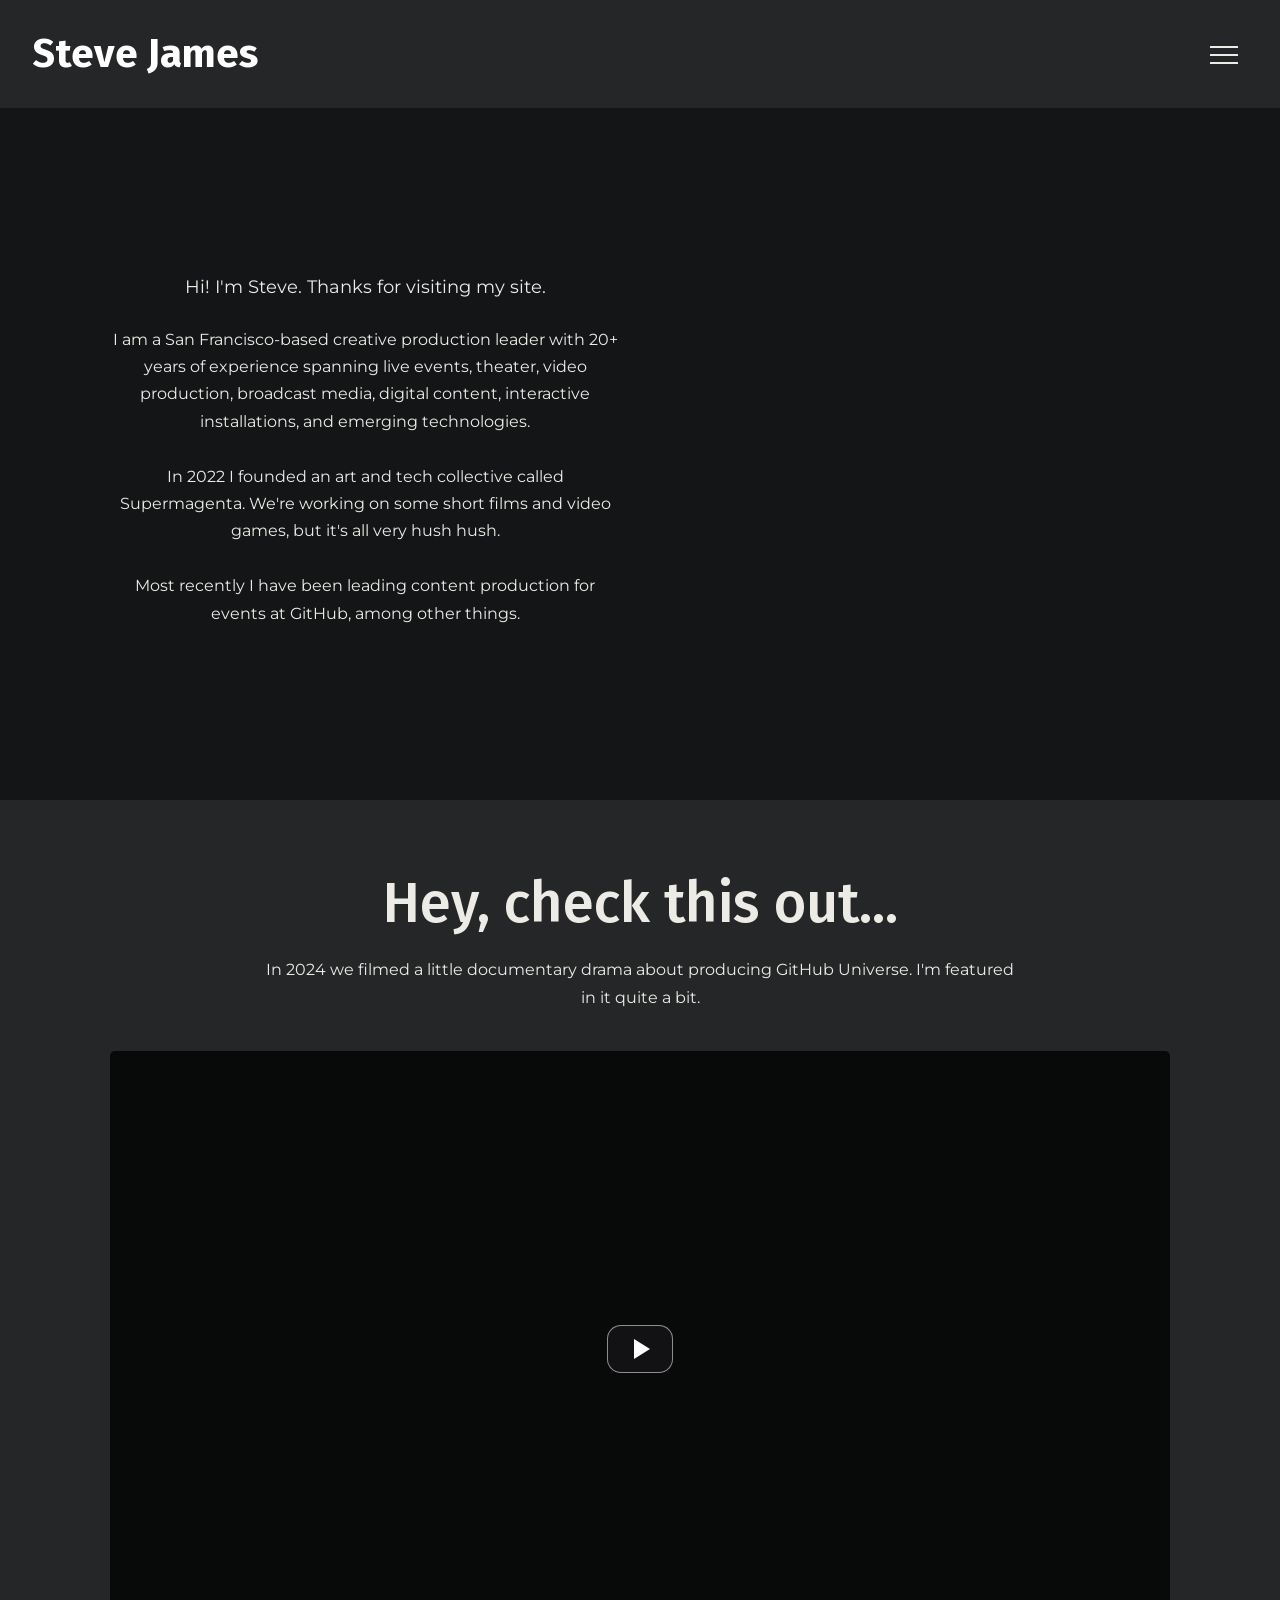
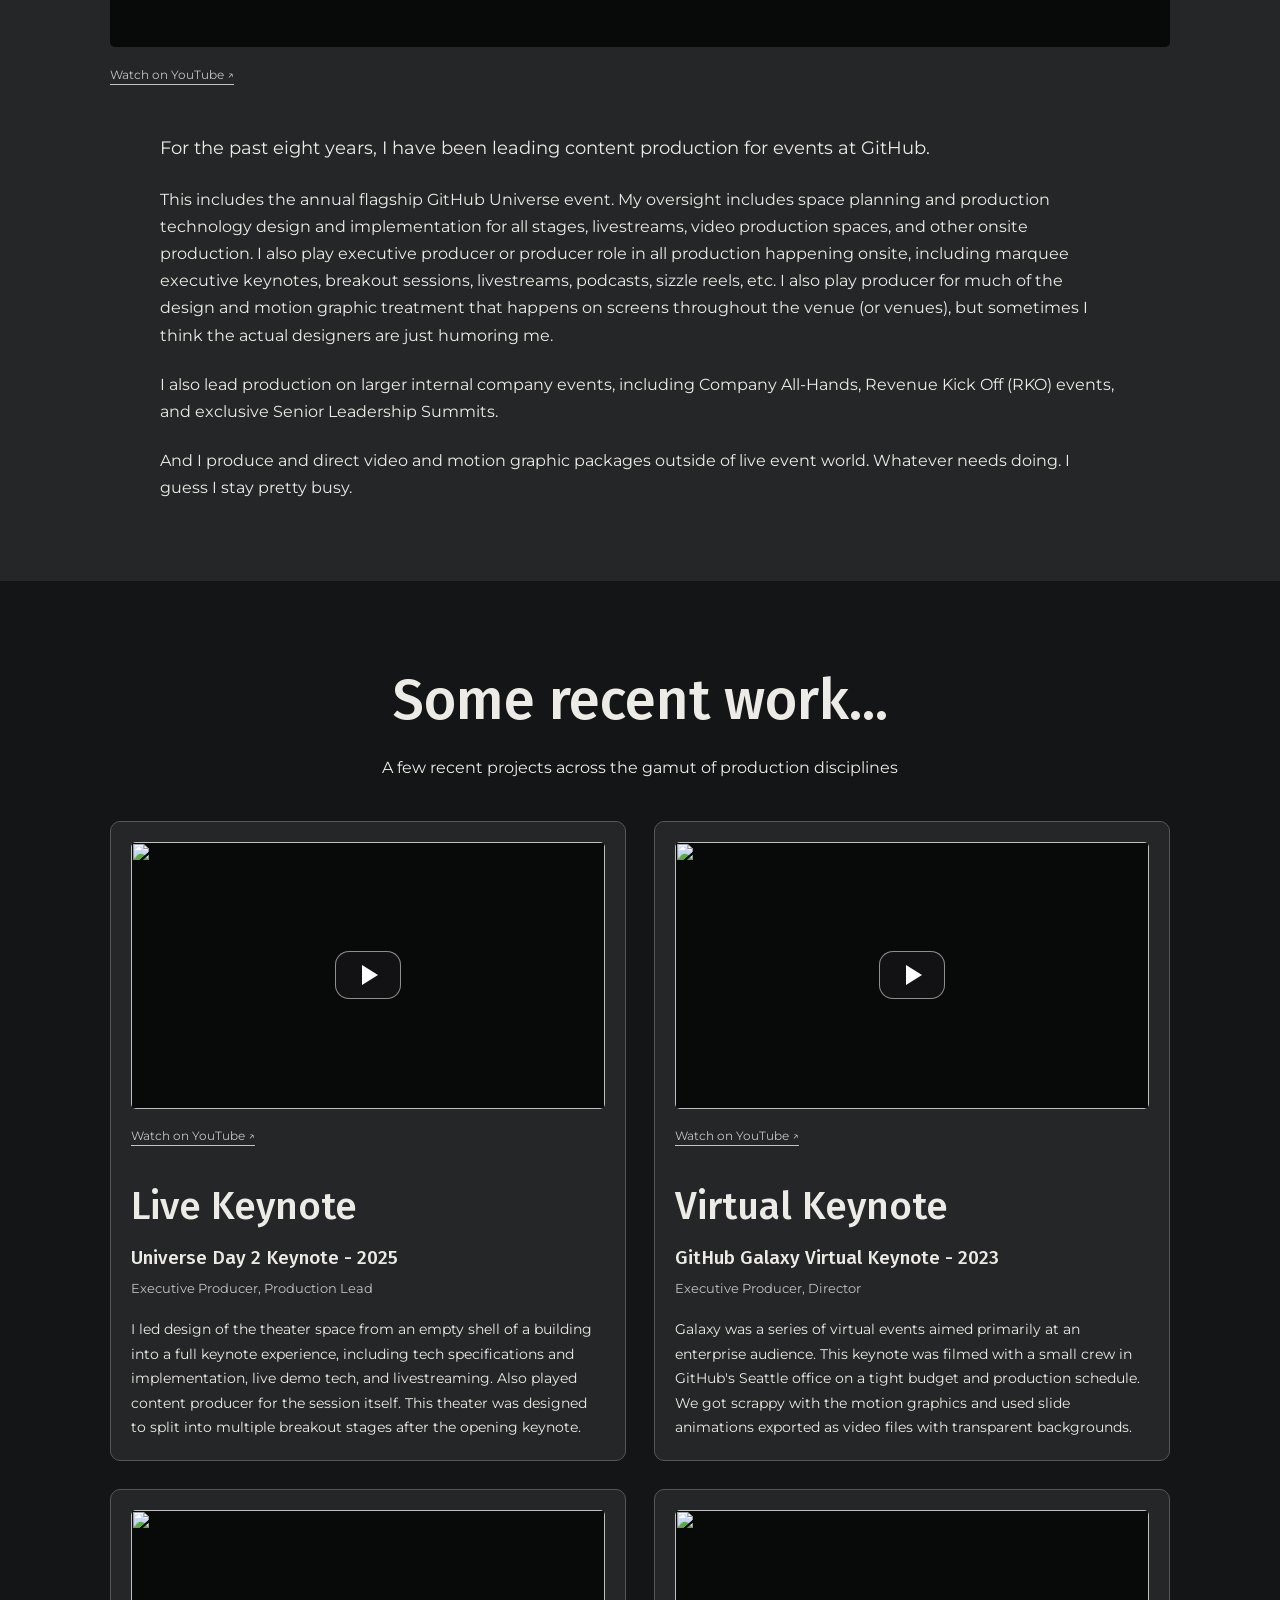
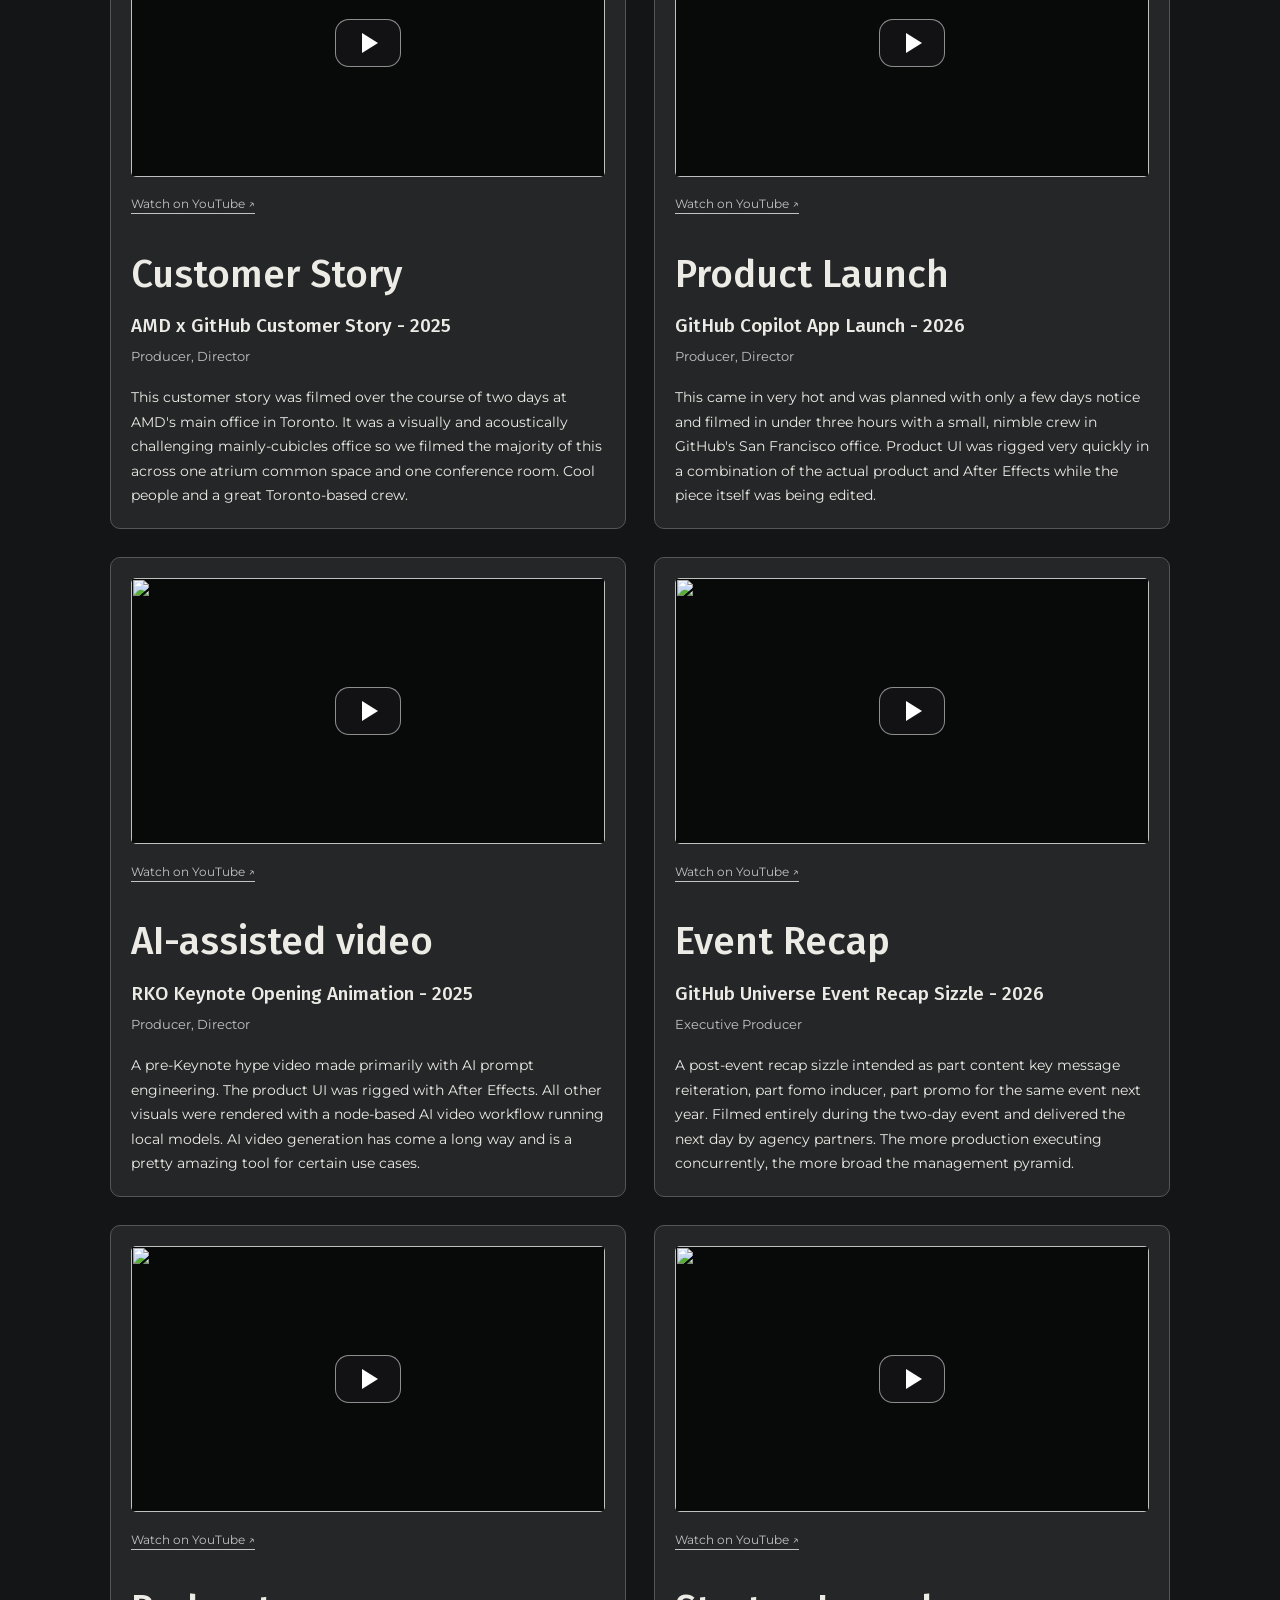
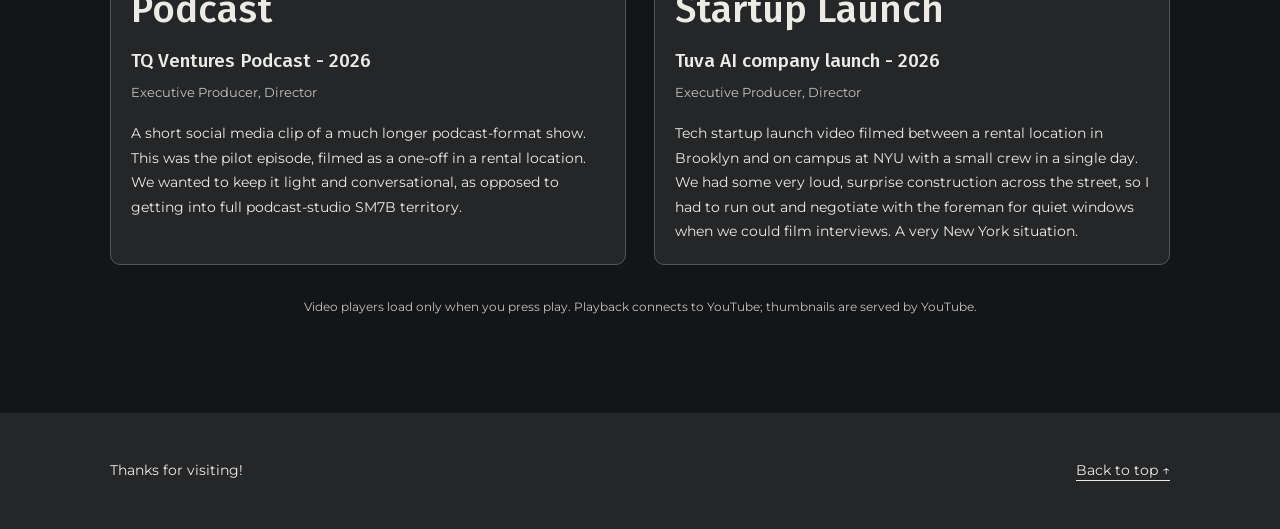
==== index.html @ 67f23930 "Build responsive Steve James production portfolio Preserve authorized reference content and video as" ====
<!doctype html>
<html lang="en">
<head>
  <meta charset="utf-8">
  <meta name="viewport" content="width=device-width, initial-scale=1">
  <meta name="theme-color" content="#141517">
  <title>Steve James | Creative Production</title>
  <meta name="description" content="Steve James is a San Francisco-based creative production leader. Explore selected work across live events, video, broadcast, and emerging technologies.">
  <link rel="canonical" href="https://muadsteeb.github.io/steve-james-portfolio/">
  <meta property="og:type" content="website">
  <meta property="og:title" content="Steve James | Creative Production">
  <meta property="og:description" content="Live events. Film. Broadcast. Whatever needs doing. Selected work from San Francisco-based creative production leader Steve James.">
  <meta property="og:url" content="https://muadsteeb.github.io/steve-james-portfolio/">
  <meta property="og:image" content="https://muadsteeb.github.io/steve-james-portfolio/assets/steve-james.jpg">
  <meta property="og:image:alt" content="Black-and-white portrait of Steve James">
  <link rel="icon" href="./assets/favicon.svg" type="image/svg+xml">
  <link rel="preload" href="./assets/montserrat-400.ttf" as="font" type="font/ttf" crossorigin>
  <link rel="stylesheet" href="./styles.css">
  <script src="./script.js" defer></script>
</head>
<body id="top">
  <a class="skip-link" href="#main">Skip to content</a>
  <header class="site-header">
    <div class="header-inner">
      <a class="wordmark" href="#top" aria-label="Steve James, back to top">Steve James</a>
      <button class="menu-toggle" type="button" aria-label="Menu" aria-controls="site-navigation" aria-expanded="false" hidden>
        <span></span><span></span><span></span>
      </button>
      <nav class="site-nav" id="site-navigation" aria-label="Main navigation">
        <a href="#about">About Steve</a>
        <a href="#feature">Behind the scenes</a>
        <a href="#work">Recent work</a>
      </nav>
    </div>
  </header>

  <main id="main">
    <section class="hero container" id="about" aria-labelledby="intro-title">
      <img class="portrait" src="./assets/steve-james.jpg"
        srcset="./assets/steve-james-small.jpg 400w, ./assets/steve-james.jpg 749w"
        sizes="(max-width: 460px) calc(100vw - 40px), (max-width: 760px) 420px, 510px"
        width="749" height="552" fetchpriority="high"
        alt="Steve James in black and white, standing in patterned light">
      <div class="intro">
        <h1 id="intro-title">Hi! I'm Steve. Thanks for visiting my site.</h1>
        <p>I am a San Francisco-based creative production leader with 20+ years of experience spanning live events, theater, video production, broadcast media, digital content, interactive installations, and emerging technologies.</p>
        <p>In 2022 I founded an art and tech collective called Supermagenta. We're working on some short films and video games, but it's all very hush hush.</p>
        <p>Most recently I have been leading content production for events at GitHub, among other things.</p>
      </div>
    </section>

    <section class="feature" id="feature" aria-labelledby="feature-title">
      <div class="container">
        <div class="section-heading">
          <h2 id="feature-title">Hey, check this out...</h2>
          <p>In 2024 we filmed a little documentary drama about producing GitHub Universe. I'm featured in it quite a bit.</p>
        </div>
        <figure class="video" data-video="RCFEqGYVhOE" data-title="Behind the scenes of GitHub Universe 2024">
          <div class="video-stage">
            <a class="video-poster" href="https://www.youtube.com/watch?v=RCFEqGYVhOE" aria-label="Play Behind the scenes of GitHub Universe 2024">
              <img src="https://i.ytimg.com/vi/RCFEqGYVhOE/hqdefault.jpg"
                srcset="https://i.ytimg.com/vi/RCFEqGYVhOE/hqdefault.jpg 480w, https://i.ytimg.com/vi/RCFEqGYVhOE/maxresdefault.jpg 1280w"
                sizes="(max-width: 760px) calc(100vw - 40px), (max-width: 1108px) calc(100vw - 48px), 1060px"
                alt="" width="1280" height="720" loading="lazy" decoding="async">
              <span class="play-icon" aria-hidden="true"></span>
            </a>
          </div>
          <figcaption><a href="https://www.youtube.com/watch?v=RCFEqGYVhOE" target="_blank" rel="noopener noreferrer">Watch on YouTube <span aria-hidden="true">&#8599;</span><span class="visually-hidden"> (opens in a new tab)</span></a></figcaption>
        </figure>
        <div class="story">
          <p class="lead">For the past eight years, I have been leading content production for events at GitHub.</p>
          <p>This includes the annual flagship GitHub Universe event. My oversight includes space planning and production technology design and implementation for all stages, livestreams, video production spaces, and other onsite production. I also play executive producer or producer role in all production happening onsite, including marquee executive keynotes, breakout sessions, livestreams, podcasts, sizzle reels, etc. I also play producer for much of the design and motion graphic treatment that happens on screens throughout the venue (or venues), but sometimes I think the actual designers are just humoring me.</p>
          <p>I also lead production on larger internal company events, including Company All-Hands, Revenue Kick Off (RKO) events, and exclusive Senior Leadership Summits.</p>
          <p>And I produce and direct video and motion graphic packages outside of live event world. Whatever needs doing. I guess I stay pretty busy.</p>
        </div>
      </div>
    </section>

    <section class="work container" id="work" aria-labelledby="work-title">
      <div class="section-heading">
        <h2 id="work-title">Some recent work...</h2>
        <p>A few recent projects across the gamut of production disciplines</p>
      </div>
      <div class="project-grid">
        <article class="project" aria-labelledby="live-keynote">
          <figure class="video" data-video="P6Va0_KILi4" data-title="Universe Day 2 Keynote - 2025">
            <div class="video-stage">
              <a class="video-poster" href="https://www.youtube.com/watch?v=P6Va0_KILi4" aria-label="Play Universe Day 2 Keynote - 2025">
                <img src="https://i.ytimg.com/vi/P6Va0_KILi4/hqdefault.jpg" alt="" width="480" height="360" loading="lazy" decoding="async">
                <span class="play-icon" aria-hidden="true"></span>
              </a>
            </div>
            <figcaption><a href="https://www.youtube.com/watch?v=P6Va0_KILi4" target="_blank" rel="noopener noreferrer">Watch on YouTube <span aria-hidden="true">&#8599;</span><span class="visually-hidden"> (opens in a new tab)</span></a></figcaption>
          </figure>
          <h3 id="live-keynote">Live Keynote</h3>
          <p class="project-name">Universe Day 2 Keynote - 2025</p>
          <p class="role">Executive Producer, Production Lead</p>
          <p class="description">I led design of the theater space from an empty shell of a building into a full keynote experience, including tech specifications and implementation, live demo tech, and livestreaming. Also played content producer for the session itself. This theater was designed to split into multiple breakout stages after the opening keynote.</p>
        </article>

        <article class="project" aria-labelledby="virtual-keynote">
          <figure class="video" data-video="rRRXZTnJ22A" data-title="GitHub Galaxy Virtual Keynote - 2023">
            <div class="video-stage">
              <a class="video-poster" href="https://www.youtube.com/watch?v=rRRXZTnJ22A" aria-label="Play GitHub Galaxy Virtual Keynote - 2023">
                <img src="https://i.ytimg.com/vi/rRRXZTnJ22A/hqdefault.jpg" alt="" width="480" height="360" loading="lazy" decoding="async">
                <span class="play-icon" aria-hidden="true"></span>
              </a>
            </div>
            <figcaption><a href="https://www.youtube.com/watch?v=rRRXZTnJ22A" target="_blank" rel="noopener noreferrer">Watch on YouTube <span aria-hidden="true">&#8599;</span><span class="visually-hidden"> (opens in a new tab)</span></a></figcaption>
          </figure>
          <h3 id="virtual-keynote">Virtual Keynote</h3>
          <p class="project-name">GitHub Galaxy Virtual Keynote - 2023</p>
          <p class="role">Executive Producer, Director</p>
          <p class="description">Galaxy was a series of virtual events aimed primarily at an enterprise audience. This keynote was filmed with a small crew in GitHub's Seattle office on a tight budget and production schedule. We got scrappy with the motion graphics and used slide animations exported as video files with transparent backgrounds.</p>
        </article>

        <article class="project" aria-labelledby="customer-story">
          <figure class="video" data-video="CyWoCxQtlZ8" data-title="AMD x GitHub Customer Story - 2025">
            <div class="video-stage">
              <a class="video-poster" href="https://www.youtube.com/watch?v=CyWoCxQtlZ8" aria-label="Play AMD x GitHub Customer Story - 2025">
                <img src="https://i.ytimg.com/vi/CyWoCxQtlZ8/hqdefault.jpg" alt="" width="480" height="360" loading="lazy" decoding="async">
                <span class="play-icon" aria-hidden="true"></span>
              </a>
            </div>
            <figcaption><a href="https://www.youtube.com/watch?v=CyWoCxQtlZ8" target="_blank" rel="noopener noreferrer">Watch on YouTube <span aria-hidden="true">&#8599;</span><span class="visually-hidden"> (opens in a new tab)</span></a></figcaption>
          </figure>
          <h3 id="customer-story">Customer Story</h3>
          <p class="project-name">AMD x GitHub Customer Story - 2025</p>
          <p class="role">Producer, Director</p>
          <p class="description">This customer story was filmed over the course of two days at AMD's main office in Toronto. It was a visually and acoustically challenging mainly-cubicles office so we filmed the majority of this across one atrium common space and one conference room. Cool people and a great Toronto-based crew.</p>
        </article>

        <article class="project" aria-labelledby="product-launch">
          <figure class="video" data-video="NlFA9Ky9FTM" data-title="GitHub Copilot App Launch - 2026">
            <div class="video-stage">
              <a class="video-poster" href="https://www.youtube.com/watch?v=NlFA9Ky9FTM" aria-label="Play GitHub Copilot App Launch - 2026">
                <img src="https://i.ytimg.com/vi/NlFA9Ky9FTM/hqdefault.jpg" alt="" width="480" height="360" loading="lazy" decoding="async">
                <span class="play-icon" aria-hidden="true"></span>
              </a>
            </div>
            <figcaption><a href="https://www.youtube.com/watch?v=NlFA9Ky9FTM" target="_blank" rel="noopener noreferrer">Watch on YouTube <span aria-hidden="true">&#8599;</span><span class="visually-hidden"> (opens in a new tab)</span></a></figcaption>
          </figure>
          <h3 id="product-launch">Product Launch</h3>
          <p class="project-name">GitHub Copilot App Launch - 2026</p>
          <p class="role">Producer, Director</p>
          <p class="description">This came in very hot and was planned with only a few days notice and filmed in under three hours with a small, nimble crew in GitHub's San Francisco office. Product UI was rigged very quickly in a combination of the actual product and After Effects while the piece itself was being edited.</p>
        </article>

        <article class="project" aria-labelledby="ai-video">
          <figure class="video" data-video="spGNNNY7RRM" data-title="RKO Keynote Opening Animation - 2025">
            <div class="video-stage">
              <a class="video-poster" href="https://www.youtube.com/watch?v=spGNNNY7RRM" aria-label="Play RKO Keynote Opening Animation - 2025">
                <img src="https://i.ytimg.com/vi/spGNNNY7RRM/hqdefault.jpg" alt="" width="480" height="360" loading="lazy" decoding="async">
                <span class="play-icon" aria-hidden="true"></span>
              </a>
            </div>
            <figcaption><a href="https://www.youtube.com/watch?v=spGNNNY7RRM" target="_blank" rel="noopener noreferrer">Watch on YouTube <span aria-hidden="true">&#8599;</span><span class="visually-hidden"> (opens in a new tab)</span></a></figcaption>
          </figure>
          <h3 id="ai-video">AI-assisted video</h3>
          <p class="project-name">RKO Keynote Opening Animation - 2025</p>
          <p class="role">Producer, Director</p>
          <p class="description">A pre-Keynote hype video made primarily with AI prompt engineering. The product UI was rigged with After Effects. All other visuals were rendered with a node-based AI video workflow running local models. AI video generation has come a long way and is a pretty amazing tool for certain use cases.</p>
        </article>

        <article class="project" aria-labelledby="event-recap">
          <figure class="video" data-video="kjqk153yf64" data-title="GitHub Universe Event Recap Sizzle - 2026">
            <div class="video-stage">
              <a class="video-poster" href="https://www.youtube.com/watch?v=kjqk153yf64" aria-label="Play GitHub Universe Event Recap Sizzle - 2026">
                <img src="https://i.ytimg.com/vi/kjqk153yf64/hqdefault.jpg" alt="" width="480" height="360" loading="lazy" decoding="async">
                <span class="play-icon" aria-hidden="true"></span>
              </a>
            </div>
            <figcaption><a href="https://www.youtube.com/watch?v=kjqk153yf64" target="_blank" rel="noopener noreferrer">Watch on YouTube <span aria-hidden="true">&#8599;</span><span class="visually-hidden"> (opens in a new tab)</span></a></figcaption>
          </figure>
          <h3 id="event-recap">Event Recap</h3>
          <p class="project-name">GitHub Universe Event Recap Sizzle - 2026</p>
          <p class="role">Executive Producer</p>
          <p class="description">A post-event recap sizzle intended as part content key message reiteration, part fomo inducer, part promo for the same event next year. Filmed entirely during the two-day event and delivered the next day by agency partners. The more production executing concurrently, the more broad the management pyramid.</p>
        </article>

        <article class="project" aria-labelledby="podcast">
          <figure class="video" data-video="0ZGKn4VfC74" data-title="TQ Ventures Podcast - 2026">
            <div class="video-stage">
              <a class="video-poster" href="https://www.youtube.com/watch?v=0ZGKn4VfC74" aria-label="Play TQ Ventures Podcast - 2026">
                <img src="https://i.ytimg.com/vi/0ZGKn4VfC74/hqdefault.jpg" alt="" width="480" height="360" loading="lazy" decoding="async">
                <span class="play-icon" aria-hidden="true"></span>
              </a>
            </div>
            <figcaption><a href="https://www.youtube.com/watch?v=0ZGKn4VfC74" target="_blank" rel="noopener noreferrer">Watch on YouTube <span aria-hidden="true">&#8599;</span><span class="visually-hidden"> (opens in a new tab)</span></a></figcaption>
          </figure>
          <h3 id="podcast">Podcast</h3>
          <p class="project-name">TQ Ventures Podcast - 2026</p>
          <p class="role">Executive Producer, Director</p>
          <p class="description">A short social media clip of a much longer podcast-format show. This was the pilot episode, filmed as a one-off in a rental location. We wanted to keep it light and conversational, as opposed to getting into full podcast-studio SM7B territory.</p>
        </article>

        <article class="project" aria-labelledby="startup-launch">
          <figure class="video" data-video="8opU-MX7uGY" data-title="Tuva AI company launch - 2026">
            <div class="video-stage">
              <a class="video-poster" href="https://www.youtube.com/watch?v=8opU-MX7uGY" aria-label="Play Tuva AI company launch - 2026">
                <img src="https://i.ytimg.com/vi/8opU-MX7uGY/hqdefault.jpg" alt="" width="480" height="360" loading="lazy" decoding="async">
                <span class="play-icon" aria-hidden="true"></span>
              </a>
            </div>
            <figcaption><a href="https://www.youtube.com/watch?v=8opU-MX7uGY" target="_blank" rel="noopener noreferrer">Watch on YouTube <span aria-hidden="true">&#8599;</span><span class="visually-hidden"> (opens in a new tab)</span></a></figcaption>
          </figure>
          <h3 id="startup-launch">Startup Launch</h3>
          <p class="project-name">Tuva AI company launch - 2026</p>
          <p class="role">Executive Producer, Director</p>
          <p class="description">Tech startup launch video filmed between a rental location in Brooklyn and on campus at NYU with a small crew in a single day. We had some very loud, surprise construction across the street, so I had to run out and negotiate with the foreman for quiet windows when we could film interviews. A very New York situation.</p>
        </article>
      </div>
      <p class="video-note">Video players load only when you press play. Playback connects to YouTube; thumbnails are served by YouTube.</p>
    </section>
  </main>

  <footer class="site-footer">
    <div class="footer-inner container">
      <p>Thanks for visiting!</p>
      <a href="#top">Back to top <span aria-hidden="true">&#8593;</span></a>
    </div>
  </footer>
</body>
</html>
---- styles.css ----
@font-face {
  font-family: "Fira Sans";
  src: url("./assets/fira-sans-500.woff2") format("woff2");
  font-weight: 500;
  font-display: swap;
}

@font-face {
  font-family: "Fira Sans";
  src: url("./assets/fira-sans-700.woff2") format("woff2");
  font-weight: 700;
  font-display: swap;
}

@font-face {
  font-family: Montserrat;
  src: url("./assets/montserrat-400.ttf") format("truetype");
  font-weight: 400;
  font-display: swap;
}

:root {
  color-scheme: dark;
  --background: #141517;
  --surface: #252627;
  --text: #edebe6;
  --muted: #c3c3c3;
  --border: #555658;
  --accent: #f0afd4;
  font-family: Montserrat, Arial, sans-serif;
  background: var(--background);
  color: var(--text);
  scroll-behavior: smooth;
}

* { box-sizing: border-box; }
body { margin: 0; font-size: 16px; line-height: 1.7; }
button, a { -webkit-tap-highlight-color: transparent; }
button { font: inherit; }
a { color: inherit; text-underline-offset: 5px; }
a:hover { color: var(--accent); }
button { color: inherit; cursor: pointer; }
:focus-visible { outline: 3px solid var(--accent); outline-offset: 6px; }
[hidden] { display: none !important; }
img { display: block; max-width: 100%; }
.visually-hidden { position: absolute; width: 1px; height: 1px; padding: 0; overflow: hidden; clip-path: inset(50%); white-space: nowrap; border: 0; }
h1, h2, h3, p { margin: 0; }
h2, h3, .wordmark { font-family: "Fira Sans", Arial, sans-serif; }
h2 { font-size: clamp(36px, 4.5vw, 56px); font-weight: 500; line-height: 1.15; }
h3 { font-size: clamp(30px, 3vw, 42px); font-weight: 500; line-height: 1.2; }
section { scroll-margin-top: 30px; }
.container { width: min(1060px, calc(100% - 48px)); margin-inline: auto; }
.skip-link {
  position: fixed;
  top: 12px;
  left: 16px;
  z-index: 20;
  padding: 10px 18px;
  background: var(--text);
  color: var(--background);
  transform: translateY(-160%);
}
.skip-link:focus { transform: translateY(0); }

.site-header { background: var(--surface); }
.header-inner {
  position: relative;
  width: min(1240px, calc(100% - 64px));
  min-height: 108px;
  margin-inline: auto;
  display: flex;
  align-items: center;
  justify-content: space-between;
  flex-wrap: wrap;
  gap: 16px;
}
.wordmark { font-weight: 700; font-size: 40px; line-height: 1.2; text-decoration: none; color: #fff; }
.menu-toggle { width: 48px; height: 48px; border: 0; background: transparent; padding: 10px; }
.menu-toggle span { display: block; height: 2px; margin: 6px 0; background: currentColor; transition: transform 160ms, opacity 160ms; }
.menu-toggle[aria-expanded="true"] span:nth-child(1) { transform: translateY(8px) rotate(45deg); }
.menu-toggle[aria-expanded="true"] span:nth-child(2) { opacity: 0; }
.menu-toggle[aria-expanded="true"] span:nth-child(3) { transform: translateY(-8px) rotate(-45deg); }
.site-nav { display: flex; flex-wrap: wrap; gap: 12px 28px; padding-bottom: 20px; width: 100%; }
.site-nav a { padding: 8px 0; text-decoration: none; }
.navigation-ready .site-nav {
  position: absolute;
  z-index: 10;
  right: 0;
  top: calc(100% - 8px);
  width: min(320px, 100%);
  padding: 20px 28px;
  display: grid;
  gap: 8px;
  background: var(--surface);
  border: 1px solid var(--border);
  border-radius: 8px;
  box-shadow: 0 16px 40px #0005;
}

.hero { display: grid; grid-template-columns: 1fr 1fr; align-items: center; gap: 40px; padding-block: 92px 100px; }
.portrait { grid-column: 2; grid-row: 1; width: 100%; height: auto; aspect-ratio: 509 / 499; object-fit: cover; border-radius: 0 43.333% 0 43.333%; }
.intro { grid-column: 1; grid-row: 1; text-align: center; }
.intro h1 { font-size: 18px; font-weight: 400; line-height: 1.6; margin-bottom: 24px; }
.intro p + p { margin-top: 28px; }
.feature { background: var(--surface); padding-block: 72px 80px; }
.section-heading { text-align: center; margin-bottom: 40px; }
.section-heading p { max-width: 760px; margin: 20px auto 0; }
.feature .video { margin-bottom: 36px; }
.story { max-width: 960px; margin: auto; }
.story p + p { margin-top: 22px; }
.story .lead { font-size: 18px; }
.work { padding-block: 88px 96px; }
.project-grid { display: grid; grid-template-columns: repeat(2, minmax(0, 1fr)); gap: 28px; }
.project { padding: 20px; border: 1px solid var(--border); border-radius: 10px; background: var(--surface); }
.project h3 { margin-top: 24px; margin-bottom: 16px; }
.project-name { font-family: "Fira Sans", Arial, sans-serif; font-size: 19px; line-height: 1.4; font-weight: 500; }
.role { color: var(--muted); font-size: 13px; margin-top: 6px; }
.description { font-size: 14px; line-height: 1.75; margin-top: 18px; }
.video { margin: 0; }
.video-stage { position: relative; aspect-ratio: 16 / 9; overflow: hidden; background: #080909; border-radius: 5px; }
.video-poster { display: block; width: 100%; height: 100%; padding: 0; border: 0; background: #080909; text-decoration: none; }
.video-poster img { width: 100%; height: 100%; object-fit: cover; transition: transform 250ms; }
.video-poster:hover img { transform: scale(1.025); }
.video-poster:focus-visible { outline-offset: -5px; }
.play-icon {
  position: absolute;
  inset: 50% auto auto 50%;
  transform: translate(-50%, -50%);
  display: grid;
  place-items: center;
  width: 66px;
  height: 48px;
  border-radius: 14px;
  background: #141517e6;
  border: 1px solid #ffffff85;
  pointer-events: none;
}
.play-icon::after { content: ""; margin-left: 4px; border-top: 10px solid transparent; border-bottom: 10px solid transparent; border-left: 16px solid #fff; }
.video-poster:hover .play-icon { background: #000; }
.video-stage iframe { position: absolute; inset: 0; width: 100%; height: 100%; border: 0; }
.video figcaption { display: flex; align-items: center; flex-wrap: wrap; justify-content: space-between; gap: 8px; min-height: 44px; margin-top: 6px; font-size: 12px; color: var(--muted); }
.video figcaption a { padding-block: 10px; }
.close-video { border: 0; background: transparent; padding: 10px 0; text-decoration: underline; text-underline-offset: 4px; }
.video-note { font-size: 12px; color: var(--muted); text-align: center; margin-top: 32px; }
.site-footer { background: var(--surface); padding-block: 36px; }
.footer-inner { display: flex; align-items: center; justify-content: space-between; gap: 20px; font-size: 14px; }
.footer-inner a { padding-block: 10px; }

@media (max-width: 760px) {
  .header-inner { min-height: 78px; width: calc(100% - 40px); }
  .wordmark { font-size: 28px; }
  .container { width: min(560px, calc(100% - 40px)); }
  .hero { display: flex; flex-direction: column; gap: 32px; padding-block: 28px 64px; }
  .portrait { width: min(420px, 100%); }
  .intro h1 { font-size: 17px; }
  .intro { font-size: 15px; }
  .intro p + p { margin-top: 24px; }
  .feature { padding-block: 56px; }
  .section-heading { margin-bottom: 28px; }
  .section-heading p { font-size: 15px; }
  .story { font-size: 14px; }
  .story .lead { font-size: 16px; }
  .work { padding-block: 60px; }
  .project-grid { grid-template-columns: 1fr; gap: 24px; }
  .project { padding: 16px; }
  .footer-inner { flex-direction: column; gap: 8px; text-align: center; }
}

@media (prefers-reduced-motion: reduce) {
  :root { scroll-behavior: auto; }
  *, *::before, *::after { transition: none !important; }
}
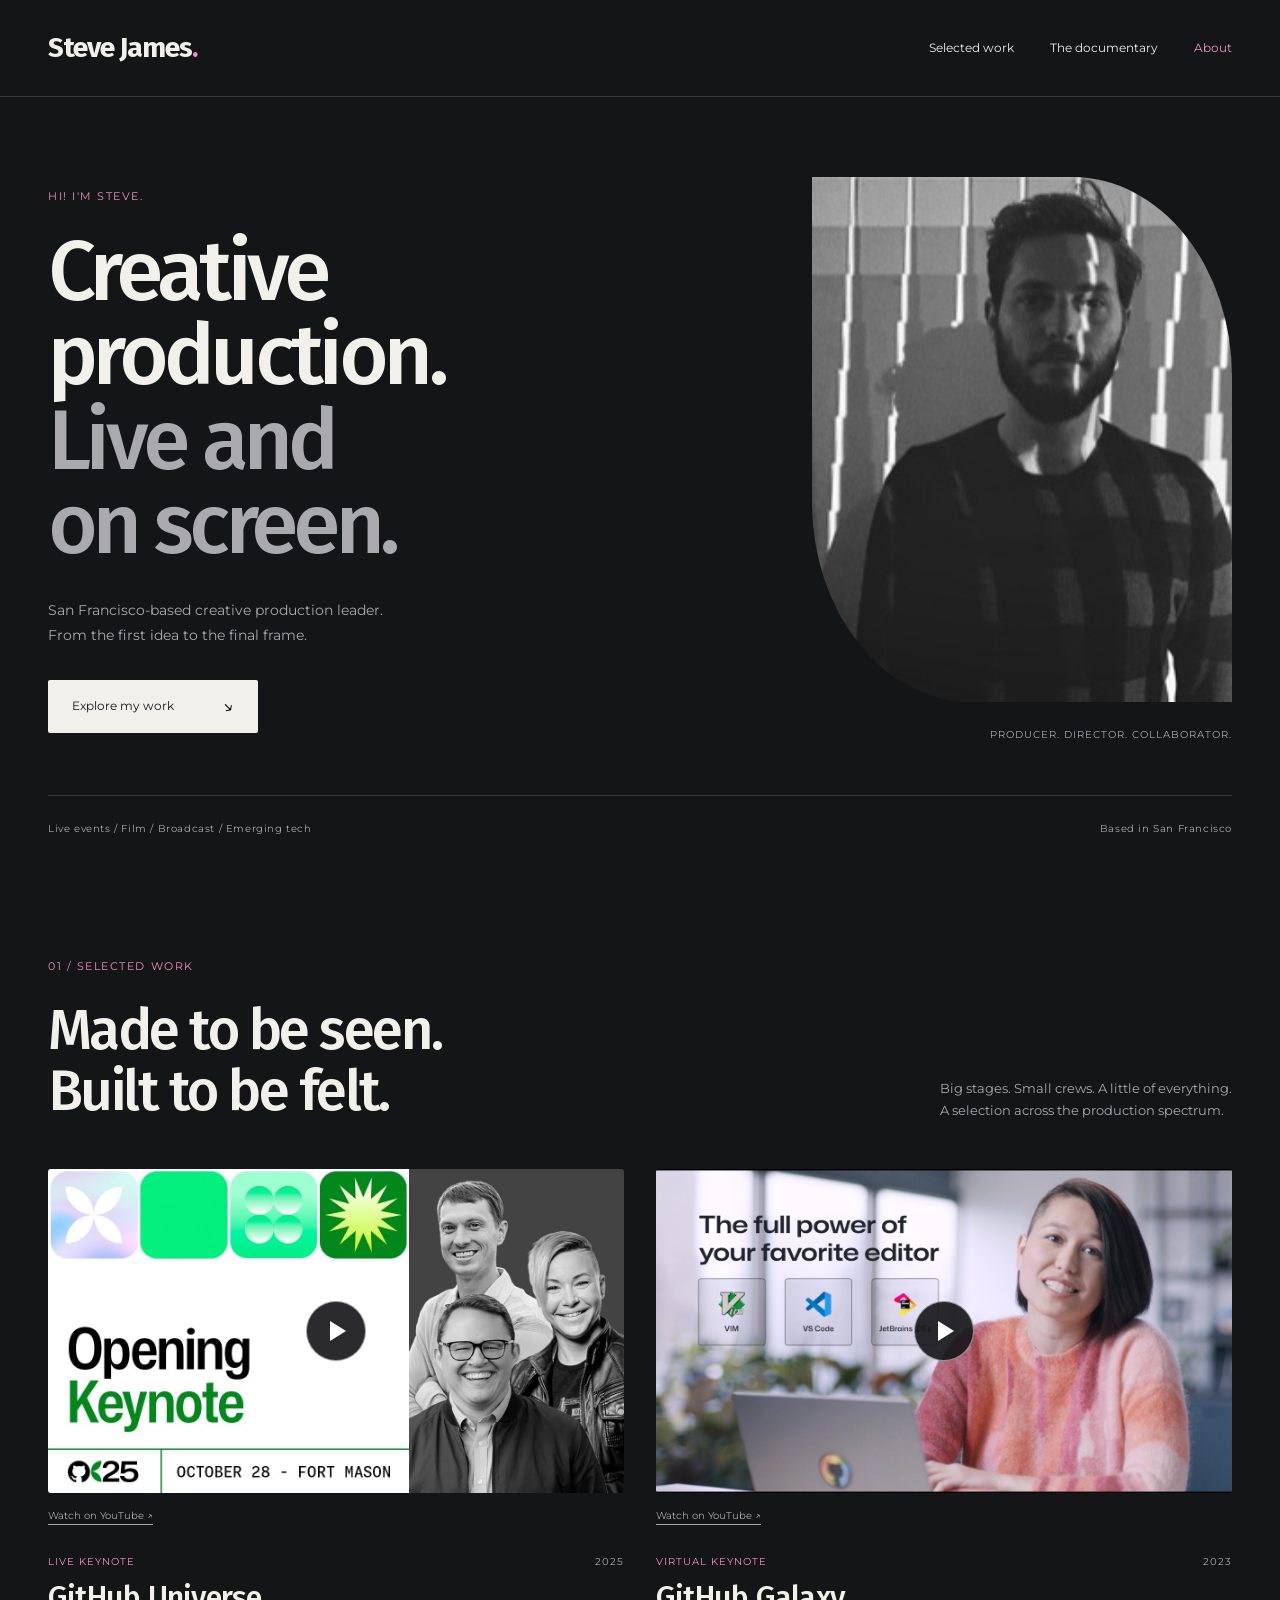
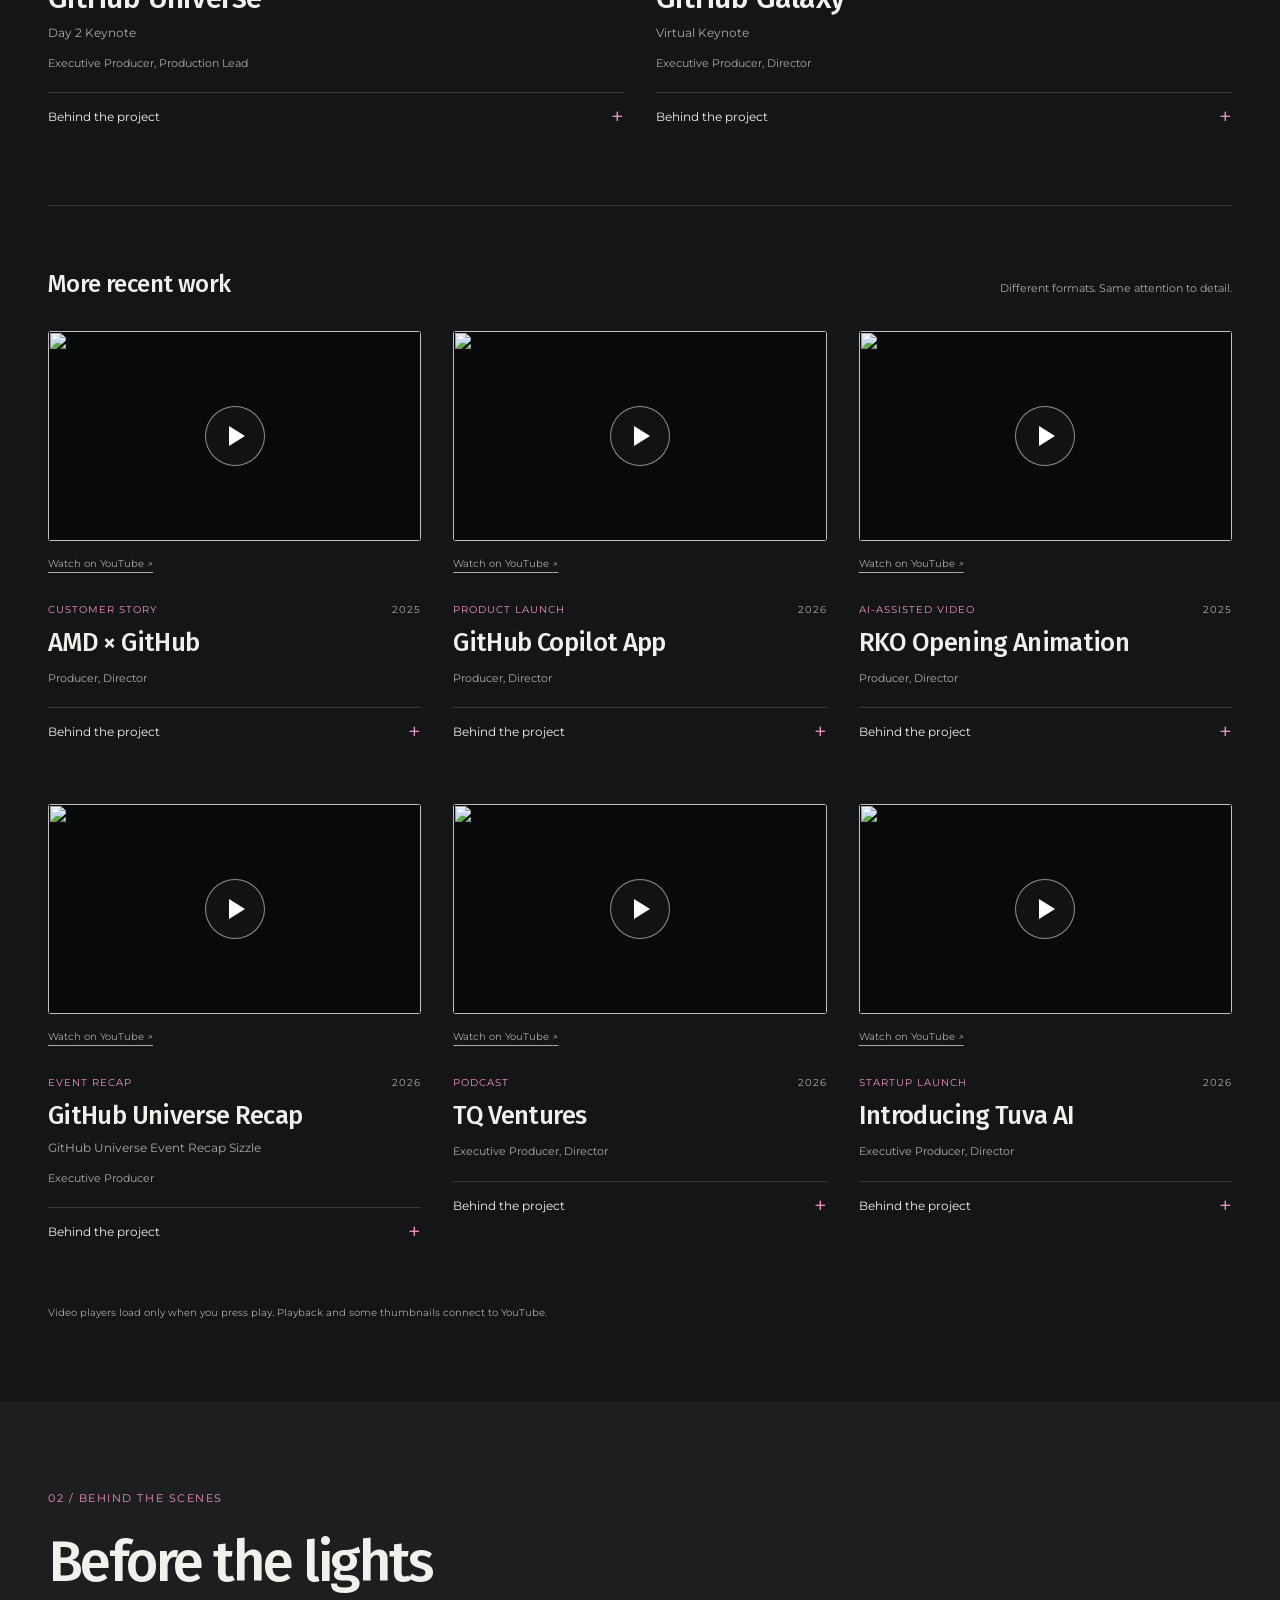
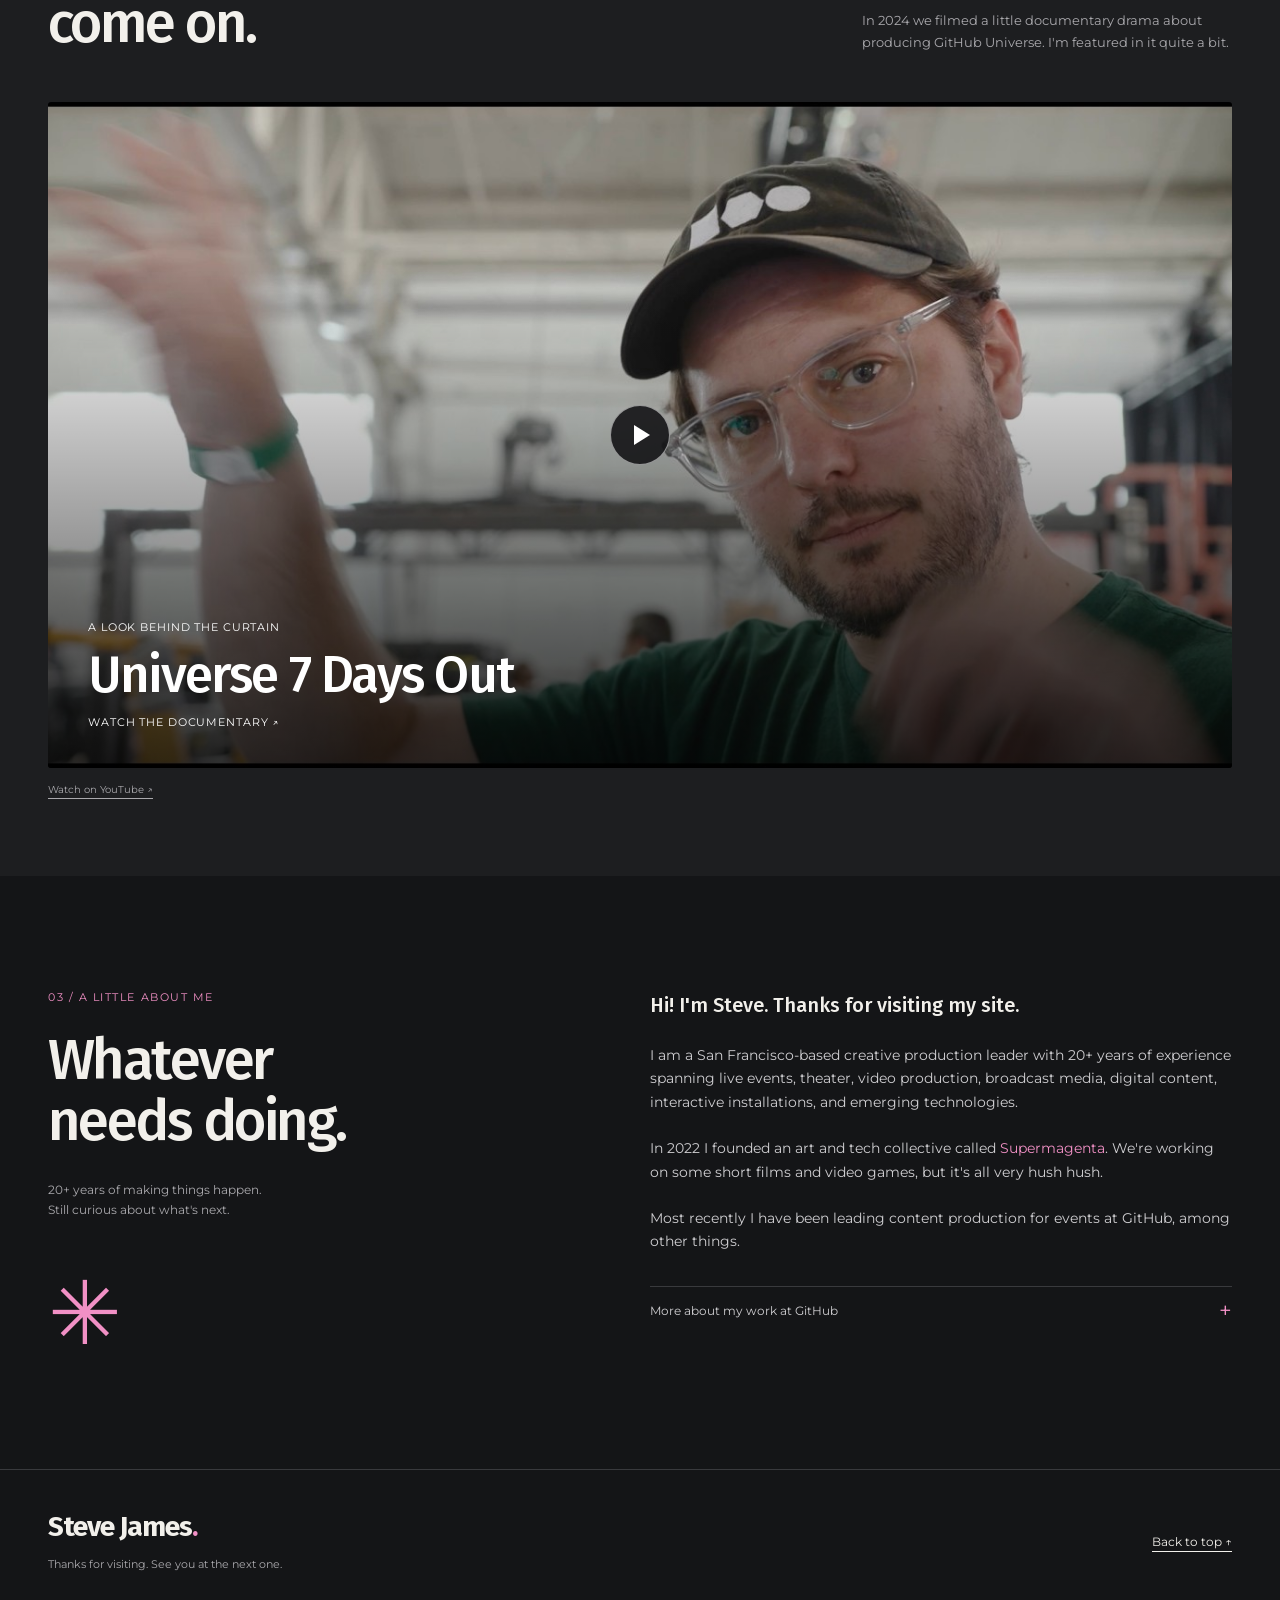
==== commit f34f74b5: "Redesign portfolio as a cinematic editorial showcase Feature selected work, simplify the hero, add e" ====
--- a/index.html
+++ b/index.html
@@ -22,201 +22,251 @@
   <a class="skip-link" href="#main">Skip to content</a>
   <header class="site-header">
     <div class="header-inner">
-      <a class="wordmark" href="#top" aria-label="Steve James, back to top">Steve James</a>
+      <a class="wordmark" href="#top" aria-label="Steve James, back to top">Steve James<span aria-hidden="true">.</span></a>
       <button class="menu-toggle" type="button" aria-label="Menu" aria-controls="site-navigation" aria-expanded="false" hidden>
         <span></span><span></span><span></span>
       </button>
       <nav class="site-nav" id="site-navigation" aria-label="Main navigation">
-        <a href="#about">About Steve</a>
-        <a href="#feature">Behind the scenes</a>
-        <a href="#work">Recent work</a>
+        <a href="#work">Selected work</a>
+        <a href="#feature">The documentary</a>
+        <a href="#about">About</a>
       </nav>
     </div>
   </header>
 
   <main id="main">
-    <section class="hero container" id="about" aria-labelledby="intro-title">
-      <img class="portrait" src="./assets/steve-james.jpg"
-        srcset="./assets/steve-james-small.jpg 400w, ./assets/steve-james.jpg 749w"
-        sizes="(max-width: 460px) calc(100vw - 40px), (max-width: 760px) 420px, 510px"
-        width="749" height="552" fetchpriority="high"
-        alt="Steve James in black and white, standing in patterned light">
+    <section class="hero container" aria-labelledby="intro-title">
       <div class="intro">
-        <h1 id="intro-title">Hi! I'm Steve. Thanks for visiting my site.</h1>
-        <p>I am a San Francisco-based creative production leader with 20+ years of experience spanning live events, theater, video production, broadcast media, digital content, interactive installations, and emerging technologies.</p>
-        <p>In 2022 I founded an art and tech collective called Supermagenta. We're working on some short films and video games, but it's all very hush hush.</p>
-        <p>Most recently I have been leading content production for events at GitHub, among other things.</p>
-      </div>
+        <p class="eyebrow">Hi! I'm Steve.</p>
+        <h1 id="intro-title">Creative<br>production.<br><span>Live and<br>on screen.</span></h1>
+        <p class="hero-description">San Francisco-based creative production leader.<br>From the first idea to the final frame.</p>
+        <a class="button-link" href="#work">Explore my work <span aria-hidden="true">&#8600;</span></a>
+      </div>
+      <figure class="hero-portrait">
+        <img class="portrait" src="./assets/steve-james.jpg"
+          srcset="./assets/steve-james-small.jpg 400w, ./assets/steve-james.jpg 749w"
+          sizes="(max-width: 600px) calc(100vw - 48px), (max-width: 900px) 280px, 420px"
+          width="749" height="552" fetchpriority="high"
+          alt="Steve James in black and white, standing in patterned light">
+        <figcaption>Producer. Director. Collaborator.</figcaption>
+      </figure>
+      <div class="hero-footer"><span>Live events / Film / Broadcast / Emerging tech</span><span>Based in San Francisco</span></div>
+    </section>
+
+    <section class="work container" id="work" aria-labelledby="work-title">
+      <div class="section-heading">
+        <div><p class="eyebrow">01 / Selected work</p><h2 id="work-title">Made to be seen.<br>Built to be felt.</h2></div>
+        <p>Big stages. Small crews. A little of everything.<br>A selection across the production spectrum.</p>
+      </div>
+      <div class="project-grid featured-grid">
+        <article class="project" aria-labelledby="live-keynote">
+          <figure class="video" data-video="P6Va0_KILi4" data-title="Universe Day 2 Keynote - 2025">
+            <div class="video-stage">
+              <a class="video-poster" href="https://www.youtube.com/watch?v=P6Va0_KILi4" aria-label="Play Universe Day 2 Keynote - 2025">
+                <img src="./assets/universe-keynote.jpg"
+                  alt="" width="1280" height="720" loading="lazy" decoding="async">
+                <span class="play-icon" aria-hidden="true"></span>
+              </a>
+            </div>
+            <figcaption><a href="https://www.youtube.com/watch?v=P6Va0_KILi4" target="_blank" rel="noopener noreferrer">Watch on YouTube <span aria-hidden="true">&#8599;</span><span class="visually-hidden"> (opens in a new tab)</span></a></figcaption>
+          </figure>
+          <p class="project-category">Live keynote <span>2025</span></p>
+          <h3 id="live-keynote">GitHub Universe</h3>
+          <p class="project-subtitle">Day 2 Keynote</p>
+          <p class="role">Executive Producer, Production Lead</p>
+          <details class="project-story">
+            <summary>Behind the project<span class="visually-hidden">: Universe Day 2 Keynote - 2025</span></summary>
+          <p class="description">I led design of the theater space from an empty shell of a building into a full keynote experience, including tech specifications and implementation, live demo tech, and livestreaming. Also played content producer for the session itself. This theater was designed to split into multiple breakout stages after the opening keynote.</p>
+          </details>
+        </article>
+
+        <article class="project" aria-labelledby="virtual-keynote">
+          <figure class="video" data-video="rRRXZTnJ22A" data-title="GitHub Galaxy Virtual Keynote - 2023">
+            <div class="video-stage">
+              <a class="video-poster" href="https://www.youtube.com/watch?v=rRRXZTnJ22A" aria-label="Play GitHub Galaxy Virtual Keynote - 2023">
+                <img src="./assets/galaxy-keynote.jpg"
+                  alt="" width="1280" height="720" loading="lazy" decoding="async">
+                <span class="play-icon" aria-hidden="true"></span>
+              </a>
+            </div>
+            <figcaption><a href="https://www.youtube.com/watch?v=rRRXZTnJ22A" target="_blank" rel="noopener noreferrer">Watch on YouTube <span aria-hidden="true">&#8599;</span><span class="visually-hidden"> (opens in a new tab)</span></a></figcaption>
+          </figure>
+          <p class="project-category">Virtual keynote <span>2023</span></p>
+          <h3 id="virtual-keynote">GitHub Galaxy</h3>
+          <p class="project-subtitle">Virtual Keynote</p>
+          <p class="role">Executive Producer, Director</p>
+          <details class="project-story">
+            <summary>Behind the project<span class="visually-hidden">: GitHub Galaxy Virtual Keynote - 2023</span></summary>
+          <p class="description">Galaxy was a series of virtual events aimed primarily at an enterprise audience. This keynote was filmed with a small crew in GitHub's Seattle office on a tight budget and production schedule. We got scrappy with the motion graphics and used slide animations exported as video files with transparent backgrounds.</p>
+          </details>
+        </article>
+      </div>
+      <div class="gallery-heading"><h3>More recent work</h3><span>Different formats. Same attention to detail.</span></div>
+      <div class="project-grid supporting-grid">
+        <article class="project" aria-labelledby="customer-story">
+          <figure class="video" data-video="CyWoCxQtlZ8" data-title="AMD x GitHub Customer Story - 2025">
+            <div class="video-stage">
+              <a class="video-poster" href="https://www.youtube.com/watch?v=CyWoCxQtlZ8" aria-label="Play AMD x GitHub Customer Story - 2025">
+                <img src="https://i.ytimg.com/vi/CyWoCxQtlZ8/hqdefault.jpg" alt="" width="480" height="360" loading="lazy" decoding="async">
+                <span class="play-icon" aria-hidden="true"></span>
+              </a>
+            </div>
+            <figcaption><a href="https://www.youtube.com/watch?v=CyWoCxQtlZ8" target="_blank" rel="noopener noreferrer">Watch on YouTube <span aria-hidden="true">&#8599;</span><span class="visually-hidden"> (opens in a new tab)</span></a></figcaption>
+          </figure>
+          <p class="project-category">Customer story <span>2025</span></p>
+          <h3 id="customer-story">AMD &times; GitHub</h3>
+          <p class="role">Producer, Director</p>
+          <details class="project-story">
+            <summary>Behind the project<span class="visually-hidden">: AMD x GitHub Customer Story - 2025</span></summary>
+          <p class="description">This customer story was filmed over the course of two days at AMD's main office in Toronto. It was a visually and acoustically challenging mainly-cubicles office so we filmed the majority of this across one atrium common space and one conference room. Cool people and a great Toronto-based crew.</p>
+          </details>
+        </article>
+
+        <article class="project" aria-labelledby="product-launch">
+          <figure class="video" data-video="NlFA9Ky9FTM" data-title="GitHub Copilot App Launch - 2026">
+            <div class="video-stage">
+              <a class="video-poster" href="https://www.youtube.com/watch?v=NlFA9Ky9FTM" aria-label="Play GitHub Copilot App Launch - 2026">
+                <img src="https://i.ytimg.com/vi/NlFA9Ky9FTM/hqdefault.jpg" alt="" width="480" height="360" loading="lazy" decoding="async">
+                <span class="play-icon" aria-hidden="true"></span>
+              </a>
+            </div>
+            <figcaption><a href="https://www.youtube.com/watch?v=NlFA9Ky9FTM" target="_blank" rel="noopener noreferrer">Watch on YouTube <span aria-hidden="true">&#8599;</span><span class="visually-hidden"> (opens in a new tab)</span></a></figcaption>
+          </figure>
+          <p class="project-category">Product launch <span>2026</span></p>
+          <h3 id="product-launch">GitHub Copilot App</h3>
+          <p class="role">Producer, Director</p>
+          <details class="project-story">
+            <summary>Behind the project<span class="visually-hidden">: GitHub Copilot App Launch - 2026</span></summary>
+          <p class="description">This came in very hot and was planned with only a few days notice and filmed in under three hours with a small, nimble crew in GitHub's San Francisco office. Product UI was rigged very quickly in a combination of the actual product and After Effects while the piece itself was being edited.</p>
+          </details>
+        </article>
+
+        <article class="project" aria-labelledby="ai-video">
+          <figure class="video" data-video="spGNNNY7RRM" data-title="RKO Keynote Opening Animation - 2025">
+            <div class="video-stage">
+              <a class="video-poster" href="https://www.youtube.com/watch?v=spGNNNY7RRM" aria-label="Play RKO Keynote Opening Animation - 2025">
+                <img src="https://i.ytimg.com/vi/spGNNNY7RRM/hqdefault.jpg" alt="" width="480" height="360" loading="lazy" decoding="async">
+                <span class="play-icon" aria-hidden="true"></span>
+              </a>
+            </div>
+            <figcaption><a href="https://www.youtube.com/watch?v=spGNNNY7RRM" target="_blank" rel="noopener noreferrer">Watch on YouTube <span aria-hidden="true">&#8599;</span><span class="visually-hidden"> (opens in a new tab)</span></a></figcaption>
+          </figure>
+          <p class="project-category">AI-assisted video <span>2025</span></p>
+          <h3 id="ai-video">RKO Opening Animation</h3>
+          <p class="role">Producer, Director</p>
+          <details class="project-story">
+            <summary>Behind the project<span class="visually-hidden">: RKO Keynote Opening Animation - 2025</span></summary>
+          <p class="description">A pre-Keynote hype video made primarily with AI prompt engineering. The product UI was rigged with After Effects. All other visuals were rendered with a node-based AI video workflow running local models. AI video generation has come a long way and is a pretty amazing tool for certain use cases.</p>
+          </details>
+        </article>
+
+        <article class="project" aria-labelledby="event-recap">
+          <figure class="video" data-video="kjqk153yf64" data-title="GitHub Universe Event Recap Sizzle - 2026">
+            <div class="video-stage">
+              <a class="video-poster" href="https://www.youtube.com/watch?v=kjqk153yf64" aria-label="Play GitHub Universe Event Recap Sizzle - 2026">
+                <img src="https://i.ytimg.com/vi/kjqk153yf64/hqdefault.jpg" alt="" width="480" height="360" loading="lazy" decoding="async">
+                <span class="play-icon" aria-hidden="true"></span>
+              </a>
+            </div>
+            <figcaption><a href="https://www.youtube.com/watch?v=kjqk153yf64" target="_blank" rel="noopener noreferrer">Watch on YouTube <span aria-hidden="true">&#8599;</span><span class="visually-hidden"> (opens in a new tab)</span></a></figcaption>
+          </figure>
+          <p class="project-category">Event recap <span>2026</span></p>
+          <h3 id="event-recap">GitHub Universe Recap</h3>
+          <p class="project-subtitle">GitHub Universe Event Recap Sizzle</p>
+          <p class="role">Executive Producer</p>
+          <details class="project-story">
+            <summary>Behind the project<span class="visually-hidden">: GitHub Universe Event Recap Sizzle - 2026</span></summary>
+          <p class="description">A post-event recap sizzle intended as part content key message reiteration, part fomo inducer, part promo for the same event next year. Filmed entirely during the two-day event and delivered the next day by agency partners. The more production executing concurrently, the more broad the management pyramid.</p>
+          </details>
+        </article>
+
+        <article class="project" aria-labelledby="podcast">
+          <figure class="video" data-video="0ZGKn4VfC74" data-title="TQ Ventures Podcast - 2026">
+            <div class="video-stage">
+              <a class="video-poster" href="https://www.youtube.com/watch?v=0ZGKn4VfC74" aria-label="Play TQ Ventures Podcast - 2026">
+                <img src="https://i.ytimg.com/vi/0ZGKn4VfC74/hqdefault.jpg" alt="" width="480" height="360" loading="lazy" decoding="async">
+                <span class="play-icon" aria-hidden="true"></span>
+              </a>
+            </div>
+            <figcaption><a href="https://www.youtube.com/watch?v=0ZGKn4VfC74" target="_blank" rel="noopener noreferrer">Watch on YouTube <span aria-hidden="true">&#8599;</span><span class="visually-hidden"> (opens in a new tab)</span></a></figcaption>
+          </figure>
+          <p class="project-category">Podcast <span>2026</span></p>
+          <h3 id="podcast">TQ Ventures</h3>
+          <p class="role">Executive Producer, Director</p>
+          <details class="project-story">
+            <summary>Behind the project<span class="visually-hidden">: TQ Ventures Podcast - 2026</span></summary>
+          <p class="description">A short social media clip of a much longer podcast-format show. This was the pilot episode, filmed as a one-off in a rental location. We wanted to keep it light and conversational, as opposed to getting into full podcast-studio SM7B territory.</p>
+          </details>
+        </article>
+
+        <article class="project" aria-labelledby="startup-launch">
+          <figure class="video" data-video="8opU-MX7uGY" data-title="Tuva AI company launch - 2026">
+            <div class="video-stage">
+              <a class="video-poster" href="https://www.youtube.com/watch?v=8opU-MX7uGY" aria-label="Play Tuva AI company launch - 2026">
+                <img src="https://i.ytimg.com/vi/8opU-MX7uGY/hqdefault.jpg" alt="" width="480" height="360" loading="lazy" decoding="async">
+                <span class="play-icon" aria-hidden="true"></span>
+              </a>
+            </div>
+            <figcaption><a href="https://www.youtube.com/watch?v=8opU-MX7uGY" target="_blank" rel="noopener noreferrer">Watch on YouTube <span aria-hidden="true">&#8599;</span><span class="visually-hidden"> (opens in a new tab)</span></a></figcaption>
+          </figure>
+          <p class="project-category">Startup launch <span>2026</span></p>
+          <h3 id="startup-launch">Introducing Tuva AI</h3>
+          <p class="role">Executive Producer, Director</p>
+          <details class="project-story">
+            <summary>Behind the project<span class="visually-hidden">: Tuva AI company launch - 2026</span></summary>
+          <p class="description">Tech startup launch video filmed between a rental location in Brooklyn and on campus at NYU with a small crew in a single day. We had some very loud, surprise construction across the street, so I had to run out and negotiate with the foreman for quiet windows when we could film interviews. A very New York situation.</p>
+          </details>
+        </article>
+      </div>
+      <p class="video-note">Video players load only when you press play. Playback and some thumbnails connect to YouTube.</p>
     </section>
 
     <section class="feature" id="feature" aria-labelledby="feature-title">
       <div class="container">
         <div class="section-heading">
-          <h2 id="feature-title">Hey, check this out...</h2>
+          <div><p class="eyebrow">02 / Behind the scenes</p><h2 id="feature-title">Before the lights<br>come on.</h2></div>
           <p>In 2024 we filmed a little documentary drama about producing GitHub Universe. I'm featured in it quite a bit.</p>
         </div>
-        <figure class="video" data-video="RCFEqGYVhOE" data-title="Behind the scenes of GitHub Universe 2024">
+        <figure class="video documentary" data-video="RCFEqGYVhOE" data-title="Behind the scenes of GitHub Universe 2024">
           <div class="video-stage">
-            <a class="video-poster" href="https://www.youtube.com/watch?v=RCFEqGYVhOE" aria-label="Play Behind the scenes of GitHub Universe 2024">
-              <img src="https://i.ytimg.com/vi/RCFEqGYVhOE/hqdefault.jpg"
-                srcset="https://i.ytimg.com/vi/RCFEqGYVhOE/hqdefault.jpg 480w, https://i.ytimg.com/vi/RCFEqGYVhOE/maxresdefault.jpg 1280w"
-                sizes="(max-width: 760px) calc(100vw - 40px), (max-width: 1108px) calc(100vw - 48px), 1060px"
+            <a class="video-poster" href="https://www.youtube.com/watch?v=RCFEqGYVhOE" aria-label="Watch the documentary: Behind the scenes of GitHub Universe 2024">
+              <img src="./assets/universe-documentary.jpg"
                 alt="" width="1280" height="720" loading="lazy" decoding="async">
               <span class="play-icon" aria-hidden="true"></span>
+              <span class="documentary-overlay" aria-hidden="true"><span>A look behind the curtain</span><strong>Universe 7 Days Out</strong><span>Watch the documentary &#8599;</span></span>
             </a>
           </div>
           <figcaption><a href="https://www.youtube.com/watch?v=RCFEqGYVhOE" target="_blank" rel="noopener noreferrer">Watch on YouTube <span aria-hidden="true">&#8599;</span><span class="visually-hidden"> (opens in a new tab)</span></a></figcaption>
         </figure>
-        <div class="story">
-          <p class="lead">For the past eight years, I have been leading content production for events at GitHub.</p>
+      </div>
+    </section>
+
+    <section class="about container" id="about" aria-labelledby="about-title">
+      <div class="about-heading">
+        <p class="eyebrow">03 / A little about me</p>
+        <h2 id="about-title">Whatever<br>needs doing.</h2>
+        <p class="about-note">20+ years of making things happen.<br>Still curious about what's next.</p>
+        <span class="about-mark" aria-hidden="true">&#10035;</span>
+      </div>
+      <div class="story">
+        <p class="lead">Hi! I'm Steve. Thanks for visiting my site.</p>
+        <p>I am a San Francisco-based creative production leader with 20+ years of experience spanning live events, theater, video production, broadcast media, digital content, interactive installations, and emerging technologies.</p>
+        <p>In 2022 I founded an art and tech collective called <span class="accent">Supermagenta</span>. We're working on some short films and video games, but it's all very hush hush.</p>
+        <p>Most recently I have been leading content production for events at GitHub, among other things.</p>
+        <details class="experience">
+          <summary>More about my work at GitHub</summary>
+          <p>For the past eight years, I have been leading content production for events at GitHub.</p>
           <p>This includes the annual flagship GitHub Universe event. My oversight includes space planning and production technology design and implementation for all stages, livestreams, video production spaces, and other onsite production. I also play executive producer or producer role in all production happening onsite, including marquee executive keynotes, breakout sessions, livestreams, podcasts, sizzle reels, etc. I also play producer for much of the design and motion graphic treatment that happens on screens throughout the venue (or venues), but sometimes I think the actual designers are just humoring me.</p>
           <p>I also lead production on larger internal company events, including Company All-Hands, Revenue Kick Off (RKO) events, and exclusive Senior Leadership Summits.</p>
           <p>And I produce and direct video and motion graphic packages outside of live event world. Whatever needs doing. I guess I stay pretty busy.</p>
-        </div>
-      </div>
-    </section>
-
-    <section class="work container" id="work" aria-labelledby="work-title">
-      <div class="section-heading">
-        <h2 id="work-title">Some recent work...</h2>
-        <p>A few recent projects across the gamut of production disciplines</p>
-      </div>
-      <div class="project-grid">
-        <article class="project" aria-labelledby="live-keynote">
-          <figure class="video" data-video="P6Va0_KILi4" data-title="Universe Day 2 Keynote - 2025">
-            <div class="video-stage">
-              <a class="video-poster" href="https://www.youtube.com/watch?v=P6Va0_KILi4" aria-label="Play Universe Day 2 Keynote - 2025">
-                <img src="https://i.ytimg.com/vi/P6Va0_KILi4/hqdefault.jpg" alt="" width="480" height="360" loading="lazy" decoding="async">
-                <span class="play-icon" aria-hidden="true"></span>
-              </a>
-            </div>
-            <figcaption><a href="https://www.youtube.com/watch?v=P6Va0_KILi4" target="_blank" rel="noopener noreferrer">Watch on YouTube <span aria-hidden="true">&#8599;</span><span class="visually-hidden"> (opens in a new tab)</span></a></figcaption>
-          </figure>
-          <h3 id="live-keynote">Live Keynote</h3>
-          <p class="project-name">Universe Day 2 Keynote - 2025</p>
-          <p class="role">Executive Producer, Production Lead</p>
-          <p class="description">I led design of the theater space from an empty shell of a building into a full keynote experience, including tech specifications and implementation, live demo tech, and livestreaming. Also played content producer for the session itself. This theater was designed to split into multiple breakout stages after the opening keynote.</p>
-        </article>
-
-        <article class="project" aria-labelledby="virtual-keynote">
-          <figure class="video" data-video="rRRXZTnJ22A" data-title="GitHub Galaxy Virtual Keynote - 2023">
-            <div class="video-stage">
-              <a class="video-poster" href="https://www.youtube.com/watch?v=rRRXZTnJ22A" aria-label="Play GitHub Galaxy Virtual Keynote - 2023">
-                <img src="https://i.ytimg.com/vi/rRRXZTnJ22A/hqdefault.jpg" alt="" width="480" height="360" loading="lazy" decoding="async">
-                <span class="play-icon" aria-hidden="true"></span>
-              </a>
-            </div>
-            <figcaption><a href="https://www.youtube.com/watch?v=rRRXZTnJ22A" target="_blank" rel="noopener noreferrer">Watch on YouTube <span aria-hidden="true">&#8599;</span><span class="visually-hidden"> (opens in a new tab)</span></a></figcaption>
-          </figure>
-          <h3 id="virtual-keynote">Virtual Keynote</h3>
-          <p class="project-name">GitHub Galaxy Virtual Keynote - 2023</p>
-          <p class="role">Executive Producer, Director</p>
-          <p class="description">Galaxy was a series of virtual events aimed primarily at an enterprise audience. This keynote was filmed with a small crew in GitHub's Seattle office on a tight budget and production schedule. We got scrappy with the motion graphics and used slide animations exported as video files with transparent backgrounds.</p>
-        </article>
-
-        <article class="project" aria-labelledby="customer-story">
-          <figure class="video" data-video="CyWoCxQtlZ8" data-title="AMD x GitHub Customer Story - 2025">
-            <div class="video-stage">
-              <a class="video-poster" href="https://www.youtube.com/watch?v=CyWoCxQtlZ8" aria-label="Play AMD x GitHub Customer Story - 2025">
-                <img src="https://i.ytimg.com/vi/CyWoCxQtlZ8/hqdefault.jpg" alt="" width="480" height="360" loading="lazy" decoding="async">
-                <span class="play-icon" aria-hidden="true"></span>
-              </a>
-            </div>
-            <figcaption><a href="https://www.youtube.com/watch?v=CyWoCxQtlZ8" target="_blank" rel="noopener noreferrer">Watch on YouTube <span aria-hidden="true">&#8599;</span><span class="visually-hidden"> (opens in a new tab)</span></a></figcaption>
-          </figure>
-          <h3 id="customer-story">Customer Story</h3>
-          <p class="project-name">AMD x GitHub Customer Story - 2025</p>
-          <p class="role">Producer, Director</p>
-          <p class="description">This customer story was filmed over the course of two days at AMD's main office in Toronto. It was a visually and acoustically challenging mainly-cubicles office so we filmed the majority of this across one atrium common space and one conference room. Cool people and a great Toronto-based crew.</p>
-        </article>
-
-        <article class="project" aria-labelledby="product-launch">
-          <figure class="video" data-video="NlFA9Ky9FTM" data-title="GitHub Copilot App Launch - 2026">
-            <div class="video-stage">
-              <a class="video-poster" href="https://www.youtube.com/watch?v=NlFA9Ky9FTM" aria-label="Play GitHub Copilot App Launch - 2026">
-                <img src="https://i.ytimg.com/vi/NlFA9Ky9FTM/hqdefault.jpg" alt="" width="480" height="360" loading="lazy" decoding="async">
-                <span class="play-icon" aria-hidden="true"></span>
-              </a>
-            </div>
-            <figcaption><a href="https://www.youtube.com/watch?v=NlFA9Ky9FTM" target="_blank" rel="noopener noreferrer">Watch on YouTube <span aria-hidden="true">&#8599;</span><span class="visually-hidden"> (opens in a new tab)</span></a></figcaption>
-          </figure>
-          <h3 id="product-launch">Product Launch</h3>
-          <p class="project-name">GitHub Copilot App Launch - 2026</p>
-          <p class="role">Producer, Director</p>
-          <p class="description">This came in very hot and was planned with only a few days notice and filmed in under three hours with a small, nimble crew in GitHub's San Francisco office. Product UI was rigged very quickly in a combination of the actual product and After Effects while the piece itself was being edited.</p>
-        </article>
-
-        <article class="project" aria-labelledby="ai-video">
-          <figure class="video" data-video="spGNNNY7RRM" data-title="RKO Keynote Opening Animation - 2025">
-            <div class="video-stage">
-              <a class="video-poster" href="https://www.youtube.com/watch?v=spGNNNY7RRM" aria-label="Play RKO Keynote Opening Animation - 2025">
-                <img src="https://i.ytimg.com/vi/spGNNNY7RRM/hqdefault.jpg" alt="" width="480" height="360" loading="lazy" decoding="async">
-                <span class="play-icon" aria-hidden="true"></span>
-              </a>
-            </div>
-            <figcaption><a href="https://www.youtube.com/watch?v=spGNNNY7RRM" target="_blank" rel="noopener noreferrer">Watch on YouTube <span aria-hidden="true">&#8599;</span><span class="visually-hidden"> (opens in a new tab)</span></a></figcaption>
-          </figure>
-          <h3 id="ai-video">AI-assisted video</h3>
-          <p class="project-name">RKO Keynote Opening Animation - 2025</p>
-          <p class="role">Producer, Director</p>
-          <p class="description">A pre-Keynote hype video made primarily with AI prompt engineering. The product UI was rigged with After Effects. All other visuals were rendered with a node-based AI video workflow running local models. AI video generation has come a long way and is a pretty amazing tool for certain use cases.</p>
-        </article>
-
-        <article class="project" aria-labelledby="event-recap">
-          <figure class="video" data-video="kjqk153yf64" data-title="GitHub Universe Event Recap Sizzle - 2026">
-            <div class="video-stage">
-              <a class="video-poster" href="https://www.youtube.com/watch?v=kjqk153yf64" aria-label="Play GitHub Universe Event Recap Sizzle - 2026">
-                <img src="https://i.ytimg.com/vi/kjqk153yf64/hqdefault.jpg" alt="" width="480" height="360" loading="lazy" decoding="async">
-                <span class="play-icon" aria-hidden="true"></span>
-              </a>
-            </div>
-            <figcaption><a href="https://www.youtube.com/watch?v=kjqk153yf64" target="_blank" rel="noopener noreferrer">Watch on YouTube <span aria-hidden="true">&#8599;</span><span class="visually-hidden"> (opens in a new tab)</span></a></figcaption>
-          </figure>
-          <h3 id="event-recap">Event Recap</h3>
-          <p class="project-name">GitHub Universe Event Recap Sizzle - 2026</p>
-          <p class="role">Executive Producer</p>
-          <p class="description">A post-event recap sizzle intended as part content key message reiteration, part fomo inducer, part promo for the same event next year. Filmed entirely during the two-day event and delivered the next day by agency partners. The more production executing concurrently, the more broad the management pyramid.</p>
-        </article>
-
-        <article class="project" aria-labelledby="podcast">
-          <figure class="video" data-video="0ZGKn4VfC74" data-title="TQ Ventures Podcast - 2026">
-            <div class="video-stage">
-              <a class="video-poster" href="https://www.youtube.com/watch?v=0ZGKn4VfC74" aria-label="Play TQ Ventures Podcast - 2026">
-                <img src="https://i.ytimg.com/vi/0ZGKn4VfC74/hqdefault.jpg" alt="" width="480" height="360" loading="lazy" decoding="async">
-                <span class="play-icon" aria-hidden="true"></span>
-              </a>
-            </div>
-            <figcaption><a href="https://www.youtube.com/watch?v=0ZGKn4VfC74" target="_blank" rel="noopener noreferrer">Watch on YouTube <span aria-hidden="true">&#8599;</span><span class="visually-hidden"> (opens in a new tab)</span></a></figcaption>
-          </figure>
-          <h3 id="podcast">Podcast</h3>
-          <p class="project-name">TQ Ventures Podcast - 2026</p>
-          <p class="role">Executive Producer, Director</p>
-          <p class="description">A short social media clip of a much longer podcast-format show. This was the pilot episode, filmed as a one-off in a rental location. We wanted to keep it light and conversational, as opposed to getting into full podcast-studio SM7B territory.</p>
-        </article>
-
-        <article class="project" aria-labelledby="startup-launch">
-          <figure class="video" data-video="8opU-MX7uGY" data-title="Tuva AI company launch - 2026">
-            <div class="video-stage">
-              <a class="video-poster" href="https://www.youtube.com/watch?v=8opU-MX7uGY" aria-label="Play Tuva AI company launch - 2026">
-                <img src="https://i.ytimg.com/vi/8opU-MX7uGY/hqdefault.jpg" alt="" width="480" height="360" loading="lazy" decoding="async">
-                <span class="play-icon" aria-hidden="true"></span>
-              </a>
-            </div>
-            <figcaption><a href="https://www.youtube.com/watch?v=8opU-MX7uGY" target="_blank" rel="noopener noreferrer">Watch on YouTube <span aria-hidden="true">&#8599;</span><span class="visually-hidden"> (opens in a new tab)</span></a></figcaption>
-          </figure>
-          <h3 id="startup-launch">Startup Launch</h3>
-          <p class="project-name">Tuva AI company launch - 2026</p>
-          <p class="role">Executive Producer, Director</p>
-          <p class="description">Tech startup launch video filmed between a rental location in Brooklyn and on campus at NYU with a small crew in a single day. We had some very loud, surprise construction across the street, so I had to run out and negotiate with the foreman for quiet windows when we could film interviews. A very New York situation.</p>
-        </article>
-      </div>
-      <p class="video-note">Video players load only when you press play. Playback connects to YouTube; thumbnails are served by YouTube.</p>
+        </details>
+      </div>
     </section>
   </main>
 
   <footer class="site-footer">
     <div class="footer-inner container">
-      <p>Thanks for visiting!</p>
+      <div><a class="wordmark" href="#top">Steve James<span aria-hidden="true">.</span></a><p>Thanks for visiting. See you at the next one.</p></div>
       <a href="#top">Back to top <span aria-hidden="true">&#8593;</span></a>
     </div>
   </footer>
--- a/styles.css
+++ b/styles.css
@@ -22,11 +22,11 @@
 :root {
   color-scheme: dark;
   --background: #141517;
-  --surface: #252627;
-  --text: #edebe6;
-  --muted: #c3c3c3;
-  --border: #555658;
-  --accent: #f0afd4;
+  --surface: #1d1e20;
+  --text: #f2f0eb;
+  --muted: #aaa9ad;
+  --border: #393a3d;
+  --accent: #f190c5;
   font-family: Montserrat, Arial, sans-serif;
   background: var(--background);
   color: var(--text);
@@ -45,11 +45,13 @@
 img { display: block; max-width: 100%; }
 .visually-hidden { position: absolute; width: 1px; height: 1px; padding: 0; overflow: hidden; clip-path: inset(50%); white-space: nowrap; border: 0; }
 h1, h2, h3, p { margin: 0; }
-h2, h3, .wordmark { font-family: "Fira Sans", Arial, sans-serif; }
-h2 { font-size: clamp(36px, 4.5vw, 56px); font-weight: 500; line-height: 1.15; }
-h3 { font-size: clamp(30px, 3vw, 42px); font-weight: 500; line-height: 1.2; }
-section { scroll-margin-top: 30px; }
-.container { width: min(1060px, calc(100% - 48px)); margin-inline: auto; }
+h1, h2, h3, .wordmark { font-family: "Fira Sans", Arial, sans-serif; }
+h2 { font-size: clamp(36px, 4.4vw, 62px); font-weight: 500; line-height: 1.08; letter-spacing: -.045em; }
+h3 { font-size: clamp(25px, 2.4vw, 36px); font-weight: 500; line-height: 1.2; letter-spacing: -.025em; }
+section { scroll-margin-top: 32px; }
+.container { width: min(1232px, calc(100% - 96px)); margin-inline: auto; }
+.eyebrow { color: var(--accent); font-size: 11px; letter-spacing: .14em; text-transform: uppercase; margin-bottom: 24px; }
+.accent { color: var(--accent); }
 .skip-link {
   position: fixed;
   top: 12px;
@@ -62,11 +64,11 @@
 }
 .skip-link:focus { transform: translateY(0); }
 
-.site-header { background: var(--surface); }
+.site-header { border-bottom: 1px solid var(--border); }
 .header-inner {
   position: relative;
-  width: min(1240px, calc(100% - 64px));
-  min-height: 108px;
+  width: min(1232px, calc(100% - 96px));
+  min-height: 96px;
   margin-inline: auto;
   display: flex;
   align-items: center;
@@ -74,15 +76,17 @@
   flex-wrap: wrap;
   gap: 16px;
 }
-.wordmark { font-weight: 700; font-size: 40px; line-height: 1.2; text-decoration: none; color: #fff; }
+.wordmark { font-weight: 700; font-size: 28px; line-height: 1.2; letter-spacing: -.04em; text-decoration: none; }
+.wordmark span { color: var(--accent); }
 .menu-toggle { width: 48px; height: 48px; border: 0; background: transparent; padding: 10px; }
 .menu-toggle span { display: block; height: 2px; margin: 6px 0; background: currentColor; transition: transform 160ms, opacity 160ms; }
 .menu-toggle[aria-expanded="true"] span:nth-child(1) { transform: translateY(8px) rotate(45deg); }
 .menu-toggle[aria-expanded="true"] span:nth-child(2) { opacity: 0; }
 .menu-toggle[aria-expanded="true"] span:nth-child(3) { transform: translateY(-8px) rotate(-45deg); }
-.site-nav { display: flex; flex-wrap: wrap; gap: 12px 28px; padding-bottom: 20px; width: 100%; }
-.site-nav a { padding: 8px 0; text-decoration: none; }
-.navigation-ready .site-nav {
+.site-nav { display: flex; flex-wrap: wrap; gap: 12px 36px; font-size: 12px; }
+.site-nav a { padding: 14px 0; text-decoration: none; }
+.site-nav a:last-child { color: var(--accent); }
+.navigation-ready .site-nav.mobile-nav {
   position: absolute;
   z-index: 10;
   right: 0;
@@ -93,33 +97,59 @@
   gap: 8px;
   background: var(--surface);
   border: 1px solid var(--border);
-  border-radius: 8px;
+  border-radius: 4px;
   box-shadow: 0 16px 40px #0005;
 }
 
-.hero { display: grid; grid-template-columns: 1fr 1fr; align-items: center; gap: 40px; padding-block: 92px 100px; }
-.portrait { grid-column: 2; grid-row: 1; width: 100%; height: auto; aspect-ratio: 509 / 499; object-fit: cover; border-radius: 0 43.333% 0 43.333%; }
-.intro { grid-column: 1; grid-row: 1; text-align: center; }
-.intro h1 { font-size: 18px; font-weight: 400; line-height: 1.6; margin-bottom: 24px; }
-.intro p + p { margin-top: 28px; }
-.feature { background: var(--surface); padding-block: 72px 80px; }
-.section-heading { text-align: center; margin-bottom: 40px; }
-.section-heading p { max-width: 760px; margin: 20px auto 0; }
-.feature .video { margin-bottom: 36px; }
-.story { max-width: 960px; margin: auto; }
-.story p + p { margin-top: 22px; }
-.story .lead { font-size: 18px; }
-.work { padding-block: 88px 96px; }
-.project-grid { display: grid; grid-template-columns: repeat(2, minmax(0, 1fr)); gap: 28px; }
-.project { padding: 20px; border: 1px solid var(--border); border-radius: 10px; background: var(--surface); }
-.project h3 { margin-top: 24px; margin-bottom: 16px; }
-.project-name { font-family: "Fira Sans", Arial, sans-serif; font-size: 19px; line-height: 1.4; font-weight: 500; }
-.role { color: var(--muted); font-size: 13px; margin-top: 6px; }
-.description { font-size: 14px; line-height: 1.75; margin-top: 18px; }
+.hero { display: grid; grid-template-columns: minmax(0, 1.45fr) minmax(0, 1fr); align-items: center; gap: 52px 48px; padding-top: 80px; }
+.hero-portrait { margin: 0; width: 100%; max-width: 420px; justify-self: end; }
+.portrait { width: 100%; height: auto; aspect-ratio: 4 / 5; object-fit: cover; border-radius: 0 38% 0 38%; filter: grayscale(1); }
+.hero-portrait figcaption { font-size: 10px; letter-spacing: .1em; text-transform: uppercase; margin-top: 24px; color: var(--muted); text-align: right; }
+.intro h1 { font-size: clamp(52px, 6.6vw, 96px); font-weight: 500; line-height: 1; letter-spacing: -.055em; }
+.intro h1 > span { color: var(--muted); }
+.hero-description { font-size: 14px; line-height: 1.8; margin-top: 30px; color: var(--muted); }
+.button-link { display: inline-flex; align-items: center; gap: 48px; margin-top: 32px; padding: 16px 24px; background: var(--text); color: var(--background); text-decoration: none; font-size: 12px; border-radius: 2px; transition: background 180ms; }
+.button-link:hover { background: var(--accent); color: var(--background); }
+.button-link span { font-size: 20px; line-height: 1; }
+.hero-footer { grid-column: 1 / -1; display: flex; justify-content: space-between; gap: 20px; border-top: 1px solid var(--border); padding-block: 24px; font-size: 10px; letter-spacing: .06em; color: var(--muted); }
+.section-heading { display: flex; justify-content: space-between; align-items: end; gap: 40px; margin-bottom: 48px; }
+.section-heading > p { max-width: 370px; color: var(--muted); font-size: 13px; }
+.work { padding-block: 96px 80px; }
+.project-grid { display: grid; grid-template-columns: repeat(2, minmax(0, 1fr)); gap: 48px 32px; align-items: start; }
+.supporting-grid { grid-template-columns: repeat(3, minmax(0, 1fr)); }
+.project { min-width: 0; }
+.project-category { display: flex; justify-content: space-between; gap: 16px; color: var(--accent); font-size: 10px; letter-spacing: .1em; text-transform: uppercase; margin-block: 16px 10px; }
+.project-category span { color: var(--muted); }
+.project-subtitle { font-size: 12px; color: var(--muted); margin-top: 6px; }
+.role { color: var(--muted); font-size: 11px; margin-top: 10px; }
+.supporting-grid h3 { font-size: clamp(23px, 2vw, 29px); }
+.description { font-size: 13px; line-height: 1.85; margin-top: 12px; color: #cfced1; }
+.gallery-heading { display: flex; align-items: baseline; justify-content: space-between; gap: 24px; padding-top: 64px; margin-block: 64px 32px; border-top: 1px solid var(--border); }
+.gallery-heading h3 { font-size: 24px; }
+.gallery-heading span { color: var(--muted); font-size: 11px; }
+details { border-top: 1px solid var(--border); margin-top: 20px; }
+summary { display: flex; align-items: center; justify-content: space-between; gap: 12px; list-style: none; min-height: 48px; padding-block: 12px; cursor: pointer; font-size: 12px; }
+summary::-webkit-details-marker { display: none; }
+summary::after { content: "+"; color: var(--accent); font-size: 22px; line-height: 1; }
+details[open] > summary::after { content: "\2212"; }
+summary:hover { color: var(--accent); }
+.feature { background: var(--surface); padding-block: 88px 64px; }
+.documentary .video-poster::after { content: ""; position: absolute; inset: 0; background: linear-gradient(transparent 25%, #000b); pointer-events: none; }
+.documentary-overlay { position: absolute; z-index: 1; bottom: 36px; left: 40px; display: grid; gap: 10px; text-align: left; color: #fff; pointer-events: none; }
+.documentary-overlay > span { font-size: 11px; letter-spacing: .08em; text-transform: uppercase; }
+.documentary-overlay strong { font: 500 clamp(28px, 4vw, 56px)/1.1 "Fira Sans", Arial, sans-serif; letter-spacing: -.035em; }
+.documentary .play-icon { z-index: 1; }
+.about { display: grid; grid-template-columns: 1fr 1.15fr; gap: 96px; padding-block: 112px; }
+.about-note { color: var(--muted); font-size: 12px; margin-top: 28px; }
+.about-mark { display: block; color: var(--accent); font-size: 88px; line-height: 1; margin-top: 48px; }
+.story { font-size: 14px; color: #cfced1; }
+.story p + p, .experience p { margin-top: 22px; }
+.story .lead { color: var(--text); font-size: 20px; font-family: "Fira Sans", Arial, sans-serif; }
+.experience { margin-top: 32px; }
 .video { margin: 0; }
-.video-stage { position: relative; aspect-ratio: 16 / 9; overflow: hidden; background: #080909; border-radius: 5px; }
+.video-stage { position: relative; aspect-ratio: 16 / 9; overflow: hidden; background: #080909; border-radius: 3px; }
 .video-poster { display: block; width: 100%; height: 100%; padding: 0; border: 0; background: #080909; text-decoration: none; }
-.video-poster img { width: 100%; height: 100%; object-fit: cover; transition: transform 250ms; }
+.video-poster img { width: 100%; height: 100%; object-fit: cover; transition: transform 350ms, opacity 350ms; }
 .video-poster:hover img { transform: scale(1.025); }
 .video-poster:focus-visible { outline-offset: -5px; }
 .play-icon {
@@ -128,42 +158,68 @@
   transform: translate(-50%, -50%);
   display: grid;
   place-items: center;
-  width: 66px;
-  height: 48px;
-  border-radius: 14px;
+  width: 60px;
+  height: 60px;
+  border-radius: 50%;
   background: #141517e6;
   border: 1px solid #ffffff85;
   pointer-events: none;
 }
 .play-icon::after { content: ""; margin-left: 4px; border-top: 10px solid transparent; border-bottom: 10px solid transparent; border-left: 16px solid #fff; }
-.video-poster:hover .play-icon { background: #000; }
+.video-poster:hover .play-icon { background: #000; border-color: var(--accent); }
 .video-stage iframe { position: absolute; inset: 0; width: 100%; height: 100%; border: 0; }
-.video figcaption { display: flex; align-items: center; flex-wrap: wrap; justify-content: space-between; gap: 8px; min-height: 44px; margin-top: 6px; font-size: 12px; color: var(--muted); }
+.video figcaption { display: flex; align-items: center; flex-wrap: wrap; justify-content: space-between; gap: 8px; min-height: 44px; font-size: 10px; color: var(--muted); }
 .video figcaption a { padding-block: 10px; }
 .close-video { border: 0; background: transparent; padding: 10px 0; text-decoration: underline; text-underline-offset: 4px; }
-.video-note { font-size: 12px; color: var(--muted); text-align: center; margin-top: 32px; }
-.site-footer { background: var(--surface); padding-block: 36px; }
-.footer-inner { display: flex; align-items: center; justify-content: space-between; gap: 20px; font-size: 14px; }
+.video-note { font-size: 10px; color: var(--muted); margin-top: 48px; max-width: 600px; }
+.site-footer { border-top: 1px solid var(--border); padding-block: 40px; }
+.footer-inner { display: flex; align-items: center; justify-content: space-between; gap: 20px; font-size: 12px; }
+.footer-inner p { font-size: 11px; color: var(--muted); margin-top: 12px; }
 .footer-inner a { padding-block: 10px; }
 
-@media (max-width: 760px) {
-  .header-inner { min-height: 78px; width: calc(100% - 40px); }
-  .wordmark { font-size: 28px; }
-  .container { width: min(560px, calc(100% - 40px)); }
-  .hero { display: flex; flex-direction: column; gap: 32px; padding-block: 28px 64px; }
-  .portrait { width: min(420px, 100%); }
-  .intro h1 { font-size: 17px; }
-  .intro { font-size: 15px; }
-  .intro p + p { margin-top: 24px; }
-  .feature { padding-block: 56px; }
-  .section-heading { margin-bottom: 28px; }
-  .section-heading p { font-size: 15px; }
-  .story { font-size: 14px; }
-  .story .lead { font-size: 16px; }
-  .work { padding-block: 60px; }
-  .project-grid { grid-template-columns: 1fr; gap: 24px; }
-  .project { padding: 16px; }
-  .footer-inner { flex-direction: column; gap: 8px; text-align: center; }
+@media (max-width: 900px) {
+  .container, .header-inner { width: calc(100% - 64px); }
+  .header-inner { min-height: 80px; }
+  .hero { gap: 40px 24px; padding-top: 56px; }
+  .hero-portrait { max-width: 280px; }
+  .intro h1 { font-size: clamp(48px, 7.5vw, 68px); }
+  .hero-description { font-size: 12px; }
+  .hero-footer > span:last-child { display: none; }
+  .section-heading { gap: 32px; }
+  .section-heading > p { max-width: 280px; }
+  .supporting-grid { grid-template-columns: repeat(2, minmax(0, 1fr)); }
+  .about { gap: 48px; }
+}
+
+@media (max-width: 600px) {
+  .container, .header-inner { width: calc(100% - 48px); }
+  .wordmark { font-size: 25px; }
+  .hero { grid-template-columns: 1fr; gap: 40px; padding-top: 44px; }
+  .intro h1 { font-size: clamp(48px, 12vw, 72px); }
+  .hero-description { max-width: 320px; font-size: 13px; }
+  .hero-portrait { width: 85%; max-width: 340px; }
+  .portrait { aspect-ratio: 1; }
+  .hero-portrait figcaption { font-size: 9px; }
+  .hero-footer { padding-block: 20px; font-size: 9px; }
+  .section-heading { display: block; margin-bottom: 32px; }
+  .section-heading > p { max-width: 100%; margin-top: 24px; }
+  .eyebrow { font-size: 10px; margin-bottom: 20px; }
+  .work { padding-block: 56px; }
+  .project-grid { grid-template-columns: 1fr; gap: 40px; }
+  .project h3 { font-size: 30px; }
+  .gallery-heading { display: block; padding-top: 40px; margin-block: 40px 28px; }
+  .gallery-heading span { display: block; margin-top: 12px; }
+  .feature { padding-block: 56px 32px; }
+  .documentary-overlay { left: 16px; bottom: 16px; gap: 6px; }
+  .documentary-overlay > span { font-size: 9px; }
+  .documentary-overlay > span:first-child { display: none; }
+  .documentary-overlay strong { font-size: 24px; }
+  .documentary .play-icon { top: 32%; width: 44px; height: 44px; }
+  .about { grid-template-columns: 1fr; gap: 32px; padding-block: 64px; }
+  .about-mark { display: none; }
+  .story .lead { font-size: 19px; }
+  .footer-inner { align-items: start; }
+  .footer-inner > a { white-space: nowrap; font-size: 10px; }
 }
 
 @media (prefers-reduced-motion: reduce) {
